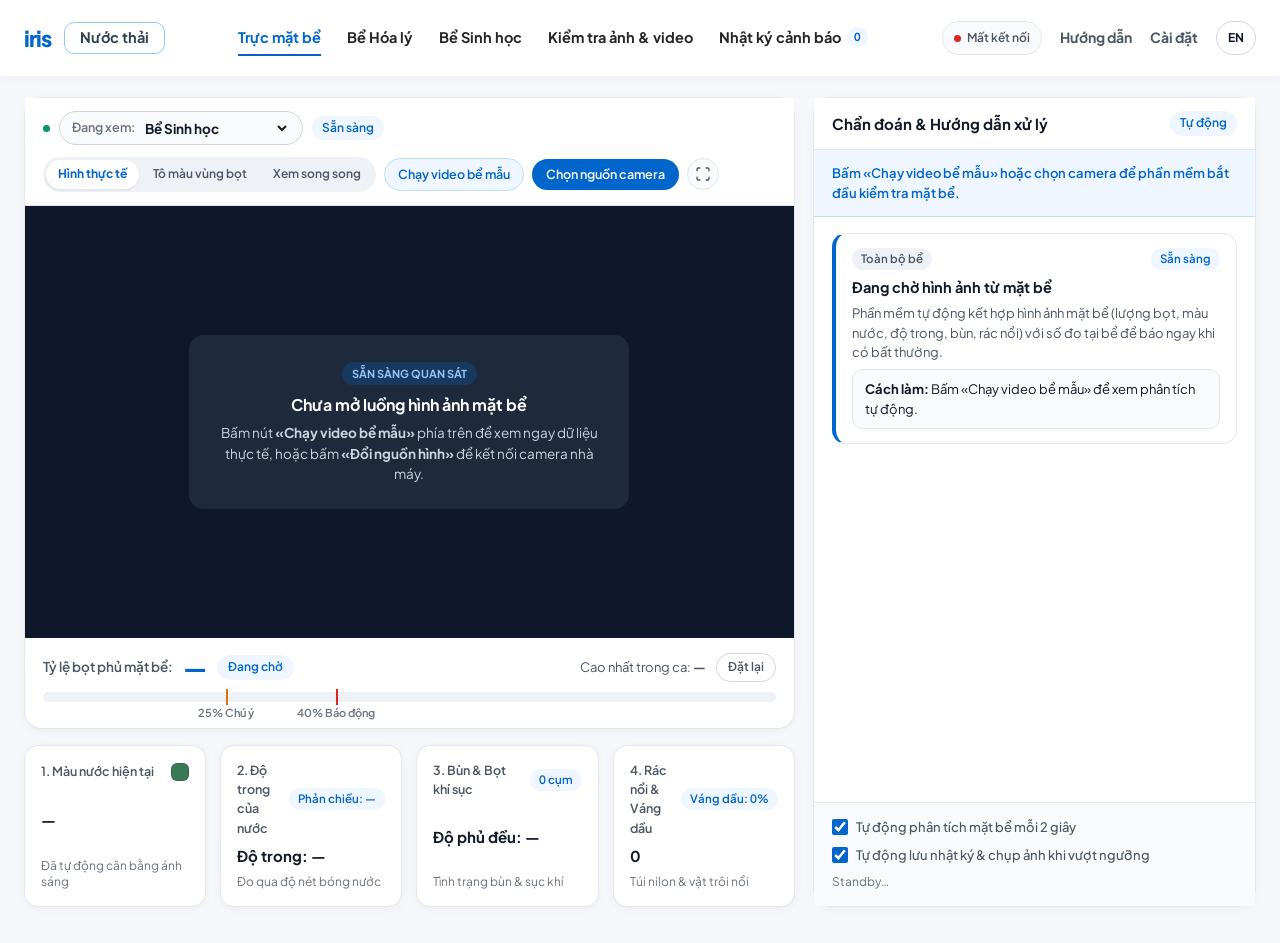
==== frontend/index.html @ 230633ce "feat(ui): build bilingual web console and operator guide" ====
<!DOCTYPE html>
<html lang="vi" data-lang="vi">
<head>
  <meta charset="UTF-8">
  <meta name="viewport" content="width=device-width, initial-scale=1.0">
  <title>Iris Water — Giám sát Xử lý Nước thải / Wastewater Monitoring</title>
  <meta name="description" content="Hệ thống quan sát mặt bể, phân tích Hóa lý – Sinh học theo kịch bản và cảnh báo vận hành xử lý nước thải.">
  <link rel="preconnect" href="https://fonts.googleapis.com">
  <link rel="preconnect" href="https://fonts.gstatic.com" crossorigin>
  <link href="https://fonts.googleapis.com/css2?family=Inter:wght@400;500;600;700;800&family=Plus+Jakarta+Sans:wght@600;700;800&family=JetBrains+Mono:wght@500;600&display=swap" rel="stylesheet">
  <link rel="icon" type="image/png" href="icon.png?v=20261123_momo">
  <link rel="stylesheet" href="styles.css?v=20261123_header3">
</head>
<body>
  <div class="hmi-shell" id="app-container">

    <!-- 1. THANH HEADER 1 DÒNG GỌN GÀNG CHUẨN MOMO CAREERS -->
    <header class="hmi-topbar">
      <div class="topbar-container">
        <a href="/" class="hmi-brand" title="IRIS">
          <div class="stacked-logo" aria-label="IRIS">
            <span>ir</span>
            <span>is</span>
          </div>
          <span class="brand-outline-badge">
            <span class="vi">Nước thải</span>
            <span class="en">Wastewater</span>
          </span>
        </a>

        <!-- Các mục điều hướng chính nằm thẳng 1 hàng -->
        <nav class="light-tab-nav" role="tablist" aria-label="Workspace Tabs">
          <button type="button" class="nav-tab-btn active" data-app-tab="overview">
            <span class="vi">Trực mặt bể</span>
            <span class="en">Live Basin</span>
          </button>
          <button type="button" class="nav-tab-btn" data-app-tab="phys">
            <span class="vi">Bể Hóa lý</span>
            <span class="en">Physicochemical</span>
          </button>
          <button type="button" class="nav-tab-btn" data-app-tab="bio">
            <span class="vi">Bể Sinh học</span>
            <span class="en">Biological</span>
          </button>
          <button type="button" class="nav-tab-btn" data-app-tab="lab">
            <span class="vi">Kiểm tra ảnh &amp; video</span>
            <span class="en">File Analyzer</span>
          </button>
          <button type="button" class="nav-tab-btn" data-app-tab="logbook">
            <span class="vi">Nhật ký cảnh báo</span>
            <span class="en">Alert Logbook</span>
            <span class="tab-badge-count num-mono" id="alerts-count-badge">0</span>
          </button>
        </nav>

        <!-- Cụm nút phụ bên phải tinh gọn (Trạng thái + Cài đặt + Hướng dẫn + Ngôn ngữ) -->
        <div class="topbar-actions-right">
          <div class="sys-status-cell" id="backend-status-badge" title="Server Status">
            <span class="led-dot dot-online" id="backend-status-dot"></span>
            <span id="backend-status-text">Online</span>
          </div>
          <div class="sys-status-cell" id="ws-status-badge" style="display:none;">
            <span class="led-dot dot-online" id="ws-status-dot"></span>
            <span id="ws-status-text">Alerts</span>
          </div>
          <div class="sys-clock" id="digital-clock" style="display:none;">00:00:00</div>

          <a href="/#section-guide" class="clean-action-link">
            <span class="vi">Hướng dẫn</span>
            <span class="en">Guide</span>
          </a>
          <button type="button" class="clean-action-link" id="btn-open-settings">
            <span class="vi">Cài đặt</span>
            <span class="en">Settings</span>
          </button>
          <button type="button" class="lang-switch-btn" id="btn-lang-toggle" title="Đổi ngôn ngữ / Switch Language">
            <span class="vi">EN</span>
            <span class="en">VI</span>
          </button>
        </div>
      </div>
    </header>

    <!-- 2. DẢI BÁO ĐỘNG KHẨN -->
    <div class="emergency-alert-bar" id="emergency-alert-bar" style="display:none;">
      <div class="alert-bar-inner">
        <span class="alert-code-tag">
          <span class="vi">CẢNH BÁO VẬN HÀNH</span>
          <span class="en">OPERATIONAL ALERT</span>
        </span>
        <div class="alert-text-group">
          <strong id="alert-bar-title">Cần kiểm tra hiện trường</strong>
          <span id="alert-bar-desc">Phát hiện chỉ số mặt bể vượt ngưỡng vận hành cho phép.</span>
        </div>
        <button id="btn-dismiss-alert" class="btn-alert-ack" type="button">
          <span class="vi">Xác nhận đã kiểm tra</span>
          <span class="en">Acknowledge</span>
        </button>
      </div>
    </div>

    <!-- 3. KHÔNG GIAN LÀM VIỆC ĐƯỢC CĂN LỀ TRỤC 1400PX CHUẨN XÁC -->
    <main class="tabbed-stage-container">

      <!-- ====================================================================
           TAB 1: TRỰC MẶT BỂ & KỊCH BẢN (LIVE BASIN & SCENARIOS)
           ==================================================================== -->
      <div class="app-tab-view active" id="tab-view-overview" data-tab-panel="overview">
        <div class="overview-split-grid">

          <!-- Cột trái: Camera + Thước đo bọt + 4 Thẻ chỉ số bằng chiều cao -->
          <div class="overview-left-col">
            <section class="soft-card" id="video-card">
              <div class="pane-toolbar">
                <div class="pane-title-left">
                  <span class="led-dot dot-online"></span>
                  <div class="light-basin-pill">
                    <span class="basin-pill-label"><span class="vi">Đang xem:</span><span class="en">Basin:</span></span>
                    <select id="basin-stage-select" class="basin-pill-select" aria-label="Select Basin">
                      <option value="Bể sinh học Hiếu khí" selected>Bể Sinh học</option>
                      <option value="Bể Tuyển nổi Hóa lý">Bể Hóa lý</option>
                      <option value="Bể Lắng & Khử trùng đầu ra">Bể Lắng &amp; Đầu ra</option>
                      <option value="Bể Điều hòa đầu vào">Bể Điều hòa đầu vào</option>
                    </select>
                  </div>
                  <h1 id="camera-room-name" class="sr-only">Bể sinh học Hiếu khí</h1>
                  <span class="source-tag" id="cam-active-name-txt">Sẵn sàng</span>
                </div>

                <div class="pane-toolbar-controls">
                  <div class="segmented-control" role="group">
                    <button type="button" class="seg-btn active" id="btn-view-live" data-view-mode="live">
                      <span class="vi">Hình thực tế</span>
                      <span class="en">Live Video</span>
                    </button>
                    <button type="button" class="seg-btn" id="btn-view-mask" data-view-mode="mask">
                      <span class="vi">Tô màu vùng bọt</span>
                      <span class="en">Foam Highlight</span>
                    </button>
                    <button type="button" class="seg-btn" id="btn-view-split" data-view-mode="split">
                      <span class="vi">Xem song song</span>
                      <span class="en">Split View</span>
                    </button>
                  </div>

                  <button type="button" class="btn-toolbar-action" id="btn-lab-test-sample">
                    <span class="vi">Chạy video bể mẫu</span>
                    <span class="en">Run Sample Video</span>
                  </button>

                  <div class="cam-menu-wrapper" id="cam-menu-wrapper">
                    <button type="button" class="btn-toolbar-primary" id="btn-cam-menu-toggle">
                      <span class="vi">Chọn nguồn camera</span>
                      <span class="en">Video Source</span>
                    </button>
                    <div class="bubble-popover-menu" id="cam-popover-menu">
                      <div class="popover-section-label">
                        <span class="vi">Chọn nguồn thu hình ảnh mặt bể</span>
                        <span class="en">Choose Basin Video Source</span>
                      </div>
                      <div class="camera-form-grid">
                        <div class="cam-field-group">
                          <label for="camera-type-select" class="cam-field-label">
                            <span class="vi">Loại nguồn hình</span>
                            <span class="en">Source Type</span>
                          </label>
                          <select id="camera-type-select" class="cam-select">
                            <option value="video">Video mẫu có sẵn</option>
                            <option value="webcam">Camera cắm cổng USB</option>
                            <option value="rtsp">Camera mạng nhà máy</option>
                          </select>
                        </div>
                        <div class="cam-field-group" id="group-webcam-device">
                          <label for="webcam-device-select" class="cam-field-label">
                            <span class="vi">Thiết bị Camera</span>
                            <span class="en">Camera Device</span>
                          </label>
                          <div class="cam-input-action-row">
                            <select id="webcam-device-select" class="cam-select">
                              <option value="0">Camera 0</option>
                            </select>
                            <button type="button" class="btn-cam-action" id="btn-scan-webcams">Scan</button>
                          </div>
                        </div>
                        <div class="cam-field-group" id="group-rtsp-preset" style="display:none;">
                          <label for="rtsp-preset-select" class="cam-field-label">
                            <span class="vi">Hãng Camera IP</span>
                            <span class="en">IP Camera Brand</span>
                          </label>
                          <select id="rtsp-preset-select" class="cam-select">
                            <option value="custom">Custom URL</option>
                            <option value="hikvision">Hikvision</option>
                            <option value="dahua">Dahua / Imou</option>
                            <option value="ezviz">EZVIZ</option>
                            <option value="tapo">TP-Link Tapo</option>
                          </select>
                        </div>
                        <div class="cam-field-group" id="group-video-preset" style="display:none;">
                          <label for="video-preset-select" class="cam-field-label">
                            <span class="vi">Video thực nghiệm có sẵn</span>
                            <span class="en">Available Basin Videos</span>
                          </label>
                          <div class="cam-input-action-row">
                            <select id="video-preset-select" class="cam-select">
                              <option value="">Loading…</option>
                            </select>
                            <button type="button" class="btn-cam-action" id="btn-refresh-videos">Reload</button>
                          </div>
                          <div class="cam-field-hint" id="video-list-hint">Chọn video mặt bể có sẵn để phát.</div>
                        </div>
                      </div>
                      <div class="cam-full-row" id="group-rtsp-url-row" style="display:none;">
                        <label for="rtsp-url-input" class="cam-field-label">RTSP Stream URL</label>
                        <div class="cam-input-action-row">
                          <input type="text" id="rtsp-url-input" class="cam-input" placeholder="rtsp://192.168.1.100:554/stream1" spellcheck="false">
                          <button type="button" class="btn-cam-action" id="btn-test-rtsp">Test</button>
                        </div>
                        <button type="button" class="btn-cam-action btn-cam-discover" id="btn-discover-cameras">Scan LAN Cameras</button>
                        <div class="cam-discover-results" id="cam-discover-results" style="display:none;"></div>
                        <div class="cam-input-action-row">
                          <input type="text" id="rtsp-username-input" class="cam-input" placeholder="Username" autocomplete="off" spellcheck="false">
                          <input type="password" id="rtsp-password-input" class="cam-input" placeholder="Password" autocomplete="new-password">
                        </div>
                      </div>
                      <div class="cam-full-row" id="group-video-custom-row" style="display:none;">
                        <label for="custom-video-path-input" class="cam-field-label">File Path</label>
                        <input type="text" id="custom-video-path-input" class="cam-input" placeholder="data/videos/Video Project 2.mp4" spellcheck="false">
                      </div>
                      <div class="popover-quick-actions">
                        <button type="button" class="popover-item-btn" id="btn-snapshot">
                          <span class="vi">Lưu ảnh</span><span class="en">Snapshot</span>
                        </button>
                        <button type="button" class="popover-item-btn" id="btn-fullscreen">
                          <span class="vi">Phóng to</span><span class="en">Fullscreen</span>
                        </button>
                        <button type="button" class="popover-item-btn" id="btn-camera-toggle">
                          <span id="btn-cam-toggle-txt">Dừng luồng</span>
                          <span id="btn-cam-toggle-icon" style="display:none"></span>
                        </button>
                        <button type="button" class="popover-item-btn" id="btn-refresh-stream">
                          <span class="vi">Nạp lại</span><span class="en">Refresh</span>
                        </button>
                      </div>
                      <div class="cam-buttons-row">
                        <button type="button" class="btn-cam-primary" id="btn-apply-camera">
                          <span class="btn-spinner" id="cam-spinner" style="display:none;">…</span>
                          <span id="btn-apply-txt">Kết nối nguồn này</span>
                        </button>
                        <button type="button" class="btn-cam-secondary" id="btn-save-camera-default">
                          <span class="vi">Lưu mặc định</span><span class="en">Save Default</span>
                        </button>
                      </div>
                      <div class="cam-toast-feedback" id="cam-toast-feedback" style="display:none;"></div>
                    </div>
                  </div>

                  <button type="button" class="btn-toolbar-icon" id="btn-quick-fullscreen" title="Fullscreen" aria-label="Fullscreen">
                    <svg width="16" height="16" viewBox="0 0 24 24" fill="none" stroke="currentColor" stroke-width="2">
                      <path d="M8 3H5a2 2 0 0 0-2 2v3m18 0V5a2 2 0 0 0-2-2h-3m0 18h3a2 2 0 0 0 2-2v-3M3 16v3a2 2 0 0 0 2 2h3"/>
                    </svg>
                  </button>
                </div>
              </div>

              <!-- Khung hình 16:9 -->
              <div class="viewport-stage mode-live" id="viewport-stage">
                <div class="video-container" id="video-container">
                  <img id="live-video-stream" alt="Basin stream">
                  <div class="hud-corner-tl">
                    <span class="hud-chip" id="overlay-basin-chip">Bể sinh học Hiếu khí</span>
                    <span class="hud-chip hud-chip-muted" id="roi-assumption-tag">Khung bể chữ nhật</span>
                  </div>
                  <div class="video-overlay-ts" id="video-overlay-ts"></div>
                  <div class="video-overlay-camtag" id="video-overlay-camtag">CAM-01</div>
                  <div class="video-fall-badge" id="video-fall-badge" style="display:none;">
                    <span id="video-fall-text">THRESHOLD EXCEEDED</span>
                  </div>
                  <div class="stream-offline-overlay" id="stream-offline-overlay">
                    <div class="offline-box">
                      <span class="offline-code">
                        <span class="vi">SẴN SÀNG QUAN SÁT</span>
                        <span class="en">READY FOR STREAM</span>
                      </span>
                      <h3 id="offline-title">
                        <span class="vi">Chưa mở luồng hình ảnh mặt bể</span>
                        <span class="en">Basin video feed not connected</span>
                      </h3>
                      <p id="offline-desc">
                        <span class="vi">Bấm nút <strong>«Chạy video bể mẫu»</strong> phía trên để xem ngay dữ liệu thực tế, hoặc bấm <strong>«Đổi nguồn hình»</strong> để kết nối camera nhà máy.</span>
                        <span class="en">Click <strong>"Run Sample Video"</strong> above to preview real basin data, or click <strong>"Video Source"</strong> to connect a plant camera.</span>
                      </p>
                    </div>
                  </div>
                </div>

                <div class="mask-container" id="mask-container">
                  <img id="foam-preview-img" alt="Segmentation mask" src="[data-uri]">
                  <div class="mask-caption-bar">
                    <span>
                      <span class="vi">Vùng tô màu: Lớp bọt nổi · Khung cam: Rác / Dị vật nổi</span>
                      <span class="en">Tinted mask: Surface foam · Orange box: Floating debris</span>
                    </span>
                    <strong id="foam-latency-txt">—</strong>
                  </div>
                  <div class="seg-empty-hint" id="seg-empty-hint">
                    <span class="vi">Đang chờ khung hình phân tích đầu tiên…</span>
                    <span class="en">Waiting for first analyzed frame…</span>
                  </div>
                </div>
              </div>

              <!-- Thước đo độ phủ bọt -->
              <div class="isa-bullet-strip" id="kpi-tile-foam">
                <div class="bullet-meta-row">
                  <div class="bullet-reading-group">
                    <span class="bullet-label">
                      <span class="vi">Tỷ lệ bọt phủ mặt bể:</span>
                      <span class="en">Surface Foam Coverage:</span>
                    </span>
                    <strong class="bullet-value" id="kpi-foam">—</strong>
                    <span class="state-chip" id="kpi-foam-level">Đang chờ</span>
                  </div>
                  <div class="bullet-peak-group">
                    <span class="peak-label">
                      <span class="vi">Cao nhất trong ca:</span>
                      <span class="en">Shift Peak:</span>
                      <strong id="foam-max-pct">—</strong>
                    </span>
                    <button type="button" class="btn-inline-reset" id="btn-foam-reset-session">
                      <span class="vi">Đặt lại</span>
                      <span class="en">Reset</span>
                    </button>
                  </div>
                </div>

                <div class="bullet-track-wrap">
                  <div class="bullet-track">
                    <div class="bullet-fill" id="foam-ruler-fill" style="width: 0%;"></div>
                    <div class="bullet-setpoint sp-warn" style="left: 25%;">
                      <span class="sp-label">25% Chú ý</span>
                    </div>
                    <div class="bullet-setpoint sp-alarm" style="left: 40%;">
                      <span class="sp-label">40% Báo động</span>
                    </div>
                  </div>
                </div>
              </div>
            </section>

            <!-- 4 Thẻ chỉ số bề mặt căn đều 4 cột cao bằng nhau -->
            <div class="telemetry-matrix-4">
              <article class="matrix-cell" id="kpi-tile-water">
                <div class="cell-header">
                  <span class="cell-index">
                    <span class="vi">1. Màu nước hiện tại</span>
                    <span class="en">1. Water Color</span>
                  </span>
                  <span class="color-swatch-dot" id="kpi-water-swatch" title="Màu nước thực tế"></span>
                </div>
                <div class="cell-primary" id="kpi-color">—</div>
                <div class="cell-footer" id="kpi-lighting-cond">Đã tự động cân bằng ánh sáng</div>
              </article>

              <article class="matrix-cell" id="kpi-tile-clarity">
                <div class="cell-header">
                  <span class="cell-index">
                    <span class="vi">2. Độ trong của nước</span>
                    <span class="en">2. Water Clarity</span>
                  </span>
                  <span class="cell-tag" id="kpi-reflection-badge">Phản chiếu: —</span>
                </div>
                <div class="cell-primary">
                  <span class="vi">Độ trong:</span><span class="en">Clarity:</span>
                  <span id="kpi-clarity-score" class="num-mono">—</span>
                </div>
                <div class="cell-footer" id="kpi-clarity-desc">Đo qua độ nét bóng nước</div>
              </article>

              <article class="matrix-cell" id="kpi-tile-sludge">
                <div class="cell-header">
                  <span class="cell-index">
                    <span class="vi">3. Bùn &amp; Bọt khí sục</span>
                    <span class="en">3. Sludge &amp; Bubbles</span>
                  </span>
                  <span class="cell-tag num-mono" id="kpi-sludge-clusters">0 cụm</span>
                </div>
                <div class="cell-primary">
                  <span class="vi">Độ phủ đều:</span><span class="en">Spread:</span>
                  <span id="kpi-sludge-dispersion" class="num-mono">—</span>
                </div>
                <div class="cell-footer" id="kpi-bubble-texture">Tình trạng bùn &amp; sục khí</div>
              </article>

              <article class="matrix-cell" id="kpi-tile-debris">
                <div class="cell-header">
                  <span class="cell-index">
                    <span class="vi">4. Rác nổi &amp; Váng dầu</span>
                    <span class="en">4. Trash &amp; Oil Sheen</span>
                  </span>
                  <span class="cell-tag num-mono" id="kpi-oil-sheen">Váng dầu: 0%</span>
                </div>
                <div class="cell-primary" id="kpi-debris">0</div>
                <div class="cell-footer" id="kpi-debris-summary">Túi nilon &amp; vật trôi nổi</div>
              </article>
            </div>
          </div>

          <!-- Cột phải: Kịch bản vận hành & Khuyến nghị xử lý -->
          <aside class="overview-right-col">
            <section class="soft-card sop-pane" id="scenario-engine-card">
              <div class="pane-toolbar">
                <span class="pane-section-title">
                  <span class="vi">Chẩn đoán &amp; Hướng dẫn xử lý</span>
                  <span class="en">Diagnosis &amp; Action Advice</span>
                </span>
                <span class="source-tag" id="foam-state-banner">Tự động</span>
              </div>

              <div class="sop-summary-banner">
                <p id="foam-ops-action">Bấm «Chạy video bể mẫu» hoặc chọn camera để phần mềm bắt đầu kiểm tra mặt bể.</p>
              </div>

              <div class="scenario-list" id="scenario-list">
                <div class="scenario-item is-normal">
                  <div class="scenario-item-head">
                    <span class="scenario-stage-tag">
                      <span class="vi">Toàn bộ bể</span>
                      <span class="en">All Basins</span>
                    </span>
                    <span class="scenario-sev-badge">Sẵn sàng</span>
                  </div>
                  <h4>
                    <span class="vi">Đang chờ hình ảnh từ mặt bể</span>
                    <span class="en">Waiting for basin video signal</span>
                  </h4>
                  <p class="scenario-diag">
                    <span class="vi">Phần mềm tự động kết hợp hình ảnh mặt bể (lượng bọt, màu nước, độ trong, bùn, rác nổi) với số đo tại bể để báo ngay khi có bất thường.</span>
                    <span class="en">Combines live surface visuals with basin meter readings to alert you immediately when an issue occurs.</span>
                  </p>
                  <div class="scenario-action-box">
                    <strong><span class="vi">Cách làm:</span><span class="en">Next Step:</span></strong>
                    <span class="vi">Bấm «Chạy video bể mẫu» để xem phân tích tự động.</span>
                    <span class="en">Click "Run Sample Video" to start automated analysis.</span>
                  </div>
                </div>
              </div>

              <div class="sop-footer-bar">
                <label class="fancy-check-row">
                  <input type="checkbox" id="foam-monitor-enabled" checked>
                  <span>
                    <span class="vi">Tự động phân tích mặt bể mỗi 2 giây</span>
                    <span class="en">Auto-analyze basin surface every 2 seconds</span>
                  </span>
                </label>
                <label class="fancy-check-row">
                  <input type="checkbox" id="foam-log-event" checked>
                  <span>
                    <span class="vi">Tự động lưu nhật ký &amp; chụp ảnh khi vượt ngưỡng</span>
                    <span class="en">Auto-log events &amp; capture snapshots on breach</span>
                  </span>
                </label>
                <div class="sop-telemetry-line" id="foam-monitor-status">Standby…</div>
              </div>
            </section>
          </aside>

        </div>
      </div>

      <!-- ====================================================================
           TAB 2: BỂ HÓA LÝ & TUYỂN NỔI
           ==================================================================== -->
      <div class="app-tab-view" id="tab-view-phys" data-tab-panel="phys">
        <div class="focused-stage-container">
          <div class="momo-section-head">
            <div class="momo-head-left">
              <span class="momo-eyebrow-pill">
                <span class="vi">Bước 01 · Bể Hóa lý &amp; Tuyển nổi</span>
                <span class="en">Stage 01 · Physicochemical Treatment Basin</span>
              </span>
              <h2 class="momo-head-title">
                <span class="vi">Theo dõi <span class="text-gradient">Màu nước, Cặn nổi &amp; Độ trong</span></span>
                <span class="en">Monitor <span class="text-gradient">Water Color, Flocs &amp; Clarity</span></span>
              </h2>
              <p class="momo-head-desc">
                <span class="vi">Kiểm tra màu nước vào/ra, lớp cặn nổi, cặn lắng và tốc độ máy khuấy để giữ lại chất bẩn trước khi nước chảy sang bể vi sinh.</span>
                <span class="en">Checks inlet/outlet water color, floating/settling flocs, and mixer speed to trap pollutants before the biological tank.</span>
              </p>
            </div>
            <button type="button" class="btn-switch-basin-cta" data-basin-val="Bể Tuyển nổi Hóa lý">
              <span class="vi">Xem Camera Bể Hóa lý</span>
              <span class="en">View Physicochemical Camera</span>
            </button>
          </div>

          <div class="stage-bento-grid" id="card-stage-phys">
            <div class="bento-metric-card">
              <div class="bento-card-top">
                <span class="bento-num">01</span>
                <span class="bento-tag"><span class="vi">Nước vào – Nước ra</span><span class="en">Inlet – Outlet</span></span>
              </div>
              <div class="bento-body">
                <h3>
                  <span class="vi">Màu sắc nước trong bể</span>
                  <span class="en">Basin Water Color</span>
                </h3>
                <p>
                  <span class="vi">Nhận biết sớm nước còn lẫn phẩm màu công nghiệp hoặc chất bẩn chưa được xử lý sạch.</span>
                  <span class="en">Detects residual industrial dyes or incompletely treated wastewater early.</span>
                </p>
                <div class="bento-status-row">
                  <strong id="phys-water-color" class="sm-badge">Đang chờ</strong>
                </div>
              </div>
            </div>

            <div class="bento-metric-card">
              <div class="bento-card-top">
                <span class="bento-num">02</span>
                <span class="bento-tag"><span class="vi">Độ nét bóng nước</span><span class="en">Surface Reflection</span></span>
              </div>
              <div class="bento-body">
                <h3>
                  <span class="vi">Độ trong của nước</span>
                  <span class="en">Water Clarity</span>
                </h3>
                <p>
                  <span class="vi">Chấm điểm độ trong suốt của nước dựa vào độ rõ nét của hình ảnh phản chiếu trên mặt bể.</span>
                  <span class="en">Scores water clarity based on how clearly surrounding structures reflect on the surface.</span>
                </p>
                <div class="bento-status-row">
                  <strong id="phys-water-clarity" class="sm-badge">—</strong>
                </div>
              </div>
            </div>

            <div class="bento-metric-card">
              <div class="bento-card-top">
                <span class="bento-num">03</span>
                <span class="bento-tag"><span class="vi">Lớp cặn trên mặt</span><span class="en">Surface Flocs</span></span>
              </div>
              <div class="bento-body">
                <h3>
                  <span class="vi">Cặn nổi trên mặt bể</span>
                  <span class="en">Floating Floc Quality</span>
                </h3>
                <p>
                  <span class="vi">Kiểm tra hạt cặn nổi có kết dính tốt và phủ đều hay không; nếu cặn quá rời rạc phần mềm sẽ báo ngay.</span>
                  <span class="en">Checks if floating flocs bind well and spread evenly, alerting operators when floc formation is poor.</span>
                </p>
                <div class="bento-status-row">
                  <strong id="phys-floating-floc" class="sm-badge">—</strong>
                </div>
              </div>
            </div>

            <div class="bento-metric-card">
              <div class="bento-card-top">
                <span class="bento-num">04</span>
                <span class="bento-tag"><span class="vi">Bảo vệ bể vi sinh</span><span class="en">Bio-Tank Guard</span></span>
              </div>
              <div class="bento-body">
                <h3>
                  <span class="vi">Cặn lắng &amp; Nguy cơ tràn chất bẩn</span>
                  <span class="en">Settling Flocs &amp; Carryover Risk</span>
                </h3>
                <p>
                  <span class="vi">Cảnh báo sớm khi nước bị đục do cặn không lắng hết, tránh để muối và kim loại nặng tràn sang bể vi sinh.</span>
                  <span class="en">Warns early when poor settling leaves water murky, preventing salt or heavy metals from spilling into bio-tanks.</span>
                </p>
                <div class="bento-status-row">
                  <strong id="phys-settling-floc" class="sm-badge">—</strong>
                </div>
              </div>
            </div>

            <div class="bento-metric-card">
              <div class="bento-card-top">
                <span class="bento-num">05</span>
                <span class="bento-tag"><span class="vi">Bảo vệ máy bơm</span><span class="en">Pump Protection</span></span>
              </div>
              <div class="bento-body">
                <h3>
                  <span class="vi">Vật cản nổi lớn &amp; Váng dầu</span>
                  <span class="en">Large Floating Objects &amp; Oil Sheen</span>
                </h3>
                <p>
                  <span class="vi">Phát hiện sớm các mảnh rác lớn và lớp váng dầu nổi trên mặt nước để tránh làm kẹt máy bơm.</span>
                  <span class="en">Early detection of large floating trash and oil sheen to prevent pump blockages.</span>
                </p>
                <div class="bento-status-row">
                  <strong id="phys-large-debris" class="sm-badge">An toàn</strong>
                </div>
              </div>
            </div>

            <div class="bento-metric-card bento-interactive-form">
              <div class="bento-card-top">
                <span class="bento-num">06</span>
                <span class="bento-tag"><span class="vi">Chỉnh tại bể</span><span class="en">Mixer Control</span></span>
              </div>
              <div class="bento-body">
                <h3>
                  <span class="vi">Tốc độ quay máy khuấy</span>
                  <span class="en">Mixer Rotation Speed</span>
                </h3>
                <p>
                  <span class="vi">Nhập tốc độ quay hiện tại của cánh khuấy để phần mềm kiểm tra xem tốc độ khuấy đã phù hợp với lượng cặn chưa.</span>
                  <span class="en">Enter current mixer speed so the software can check if mixing matches floc formation.</span>
                </p>
                <div class="fancy-stepper-control">
                  <button type="button" class="stepper-btn" data-step-target="input-mixer-rpm" data-step-delta="-5">−</button>
                  <div class="stepper-input-wrap">
                    <input type="number" id="input-mixer-rpm" value="45" min="0" max="300" class="fancy-num-input">
                    <span class="stepper-unit">vòng/phút</span>
                  </div>
                  <button type="button" class="stepper-btn" data-step-target="input-mixer-rpm" data-step-delta="5">+</button>
                </div>
              </div>
            </div>
          </div>
        </div>
      </div>

      <!-- ====================================================================
           TAB 3: BỂ SINH HỌC & ĐẦU RA
           ==================================================================== -->
      <div class="app-tab-view" id="tab-view-bio" data-tab-panel="bio">
        <div class="focused-stage-container">
          <div class="momo-section-head">
            <div class="momo-head-left">
              <span class="momo-eyebrow-pill">
                <span class="vi">Bước 02 · Bể Sinh học &amp; Nước sạch đầu ra</span>
                <span class="en">Stage 02 · Biological Basin &amp; Clean Outlet</span>
              </span>
              <h2 class="momo-head-title">
                <span class="vi">Theo dõi <span class="text-gradient">Bùn vi sinh, Bọt khí &amp; Nước đầu ra</span></span>
                <span class="en">Monitor <span class="text-gradient">Microbial Sludge, Bubbles &amp; Outlet Water</span></span>
              </h2>
              <p class="momo-head-desc">
                <span class="vi">Giữ cho hệ vi sinh khỏe mạnh, tránh bật máy sục khí quá mức gây tốn điện và kiểm tra nước sạch trước khi xả ra ngoài.</span>
                <span class="en">Keeps microbes healthy, prevents wasted blower electricity, and checks clean water before discharge.</span>
              </p>
            </div>
            <button type="button" class="btn-switch-basin-cta" data-basin-val="Bể sinh học Hiếu khí">
              <span class="vi">Xem Camera Bể Sinh học</span>
              <span class="en">View Biological Camera</span>
            </button>
          </div>

          <div class="stage-bento-grid" id="card-stage-bio">
            <div class="bento-metric-card">
              <div class="bento-card-top">
                <span class="bento-num">01</span>
                <span class="bento-tag"><span class="vi">Quan trọng nhất</span><span class="en">Most Important</span></span>
              </div>
              <div class="bento-body">
                <h3>
                  <span class="vi">Chất lượng Bùn vi sinh</span>
                  <span class="en">Microbial Sludge Quality</span>
                </h3>
                <p>
                  <span class="vi">Kiểm tra màu sắc, độ kết dính và độ phủ đều của bùn để biết vi sinh vật có đang khỏe mạnh và làm sạch nước tốt không.</span>
                  <span class="en">Checks sludge color, binding, and spread to confirm microbes are healthy and cleaning water well.</span>
                </p>
                <div class="bento-status-row">
                  <strong id="bio-sludge-state" class="sm-badge">Đang chờ</strong>
                </div>
              </div>
            </div>

            <div class="bento-metric-card">
              <div class="bento-card-top">
                <span class="bento-num">02</span>
                <span class="bento-tag"><span class="vi">Sục khí &amp; Tiền điện</span><span class="en">Aeration &amp; Power</span></span>
              </div>
              <div class="bento-body">
                <h3>
                  <span class="vi">Lượng bọt khí sục trên mặt bể</span>
                  <span class="en">Surface Aeration Bubbles</span>
                </h3>
                <p>
                  <span class="vi">Không có bọt khí ⇒ thiếu oxy làm chết vi sinh · Quá nhiều bọt ⇒ tốn điện và nhanh hỏng máy thổi khí.</span>
                  <span class="en">No bubbles ⇒ low oxygen harms microbes · Too much foam ⇒ wastes electricity and wears out blowers.</span>
                </p>
                <div class="bento-status-row">
                  <strong id="bio-bubble-state" class="sm-badge">—</strong>
                </div>
              </div>
            </div>

            <div class="bento-metric-card">
              <div class="bento-card-top">
                <span class="bento-num">03</span>
                <span class="bento-tag"><span class="vi">Rác trôi nổi</span><span class="en">Floating Trash</span></span>
              </div>
              <div class="bento-body">
                <h3>
                  <span class="vi">Rác nhựa &amp; Túi nilon rơi vào bể</span>
                  <span class="en">Plastic Bags &amp; Floating Trash</span>
                </h3>
                <p>
                  <span class="vi">Tự động phát hiện túi nilon, mảnh nhựa và bụi bẩn lớn trôi nổi trên mặt bể để nhân viên vớt kịp thời.</span>
                  <span class="en">Automatically spots plastic bags, fragments, and heavy dust floating on the basin for quick removal.</span>
                </p>
                <div class="bento-status-row">
                  <strong id="bio-debris-state" class="sm-badge">Sạch</strong>
                </div>
              </div>
            </div>

            <div class="bento-metric-card">
              <div class="bento-card-top">
                <span class="bento-num">04</span>
                <span class="bento-tag"><span class="vi">Nước xả ra ngoài</span><span class="en">Outlet Quality</span></span>
              </div>
              <div class="bento-body">
                <h3>
                  <span class="vi">Độ trong &amp; Màu nước đầu ra</span>
                  <span class="en">Outlet Water Clarity &amp; Color</span>
                </h3>
                <p>
                  <span class="vi">Nước đầu ra càng trong càng đạt chuẩn; nếu nước còn ám màu nghĩa là bước xử lý phía trước chưa sạch hết.</span>
                  <span class="en">Cleaner outlet water means better treatment; remaining tint warns of incomplete upstream cleaning.</span>
                </p>
                <div class="bento-status-row">
                  <strong id="bio-effluent-state" class="sm-badge">—</strong>
                </div>
              </div>
            </div>

            <div class="bento-metric-card bento-interactive-form">
              <div class="bento-card-top">
                <span class="bento-num">05</span>
                <span class="bento-tag"><span class="vi">Đèn diệt khuẩn</span><span class="en">Disinfection Lamp</span></span>
              </div>
              <div class="bento-body">
                <h3>
                  <span class="vi">Trạng thái đèn chiếu khử trùng</span>
                  <span class="en">UV Disinfection Lamp Status</span>
                </h3>
                <p>
                  <span class="vi">Theo dõi xem đèn chiếu diệt khuẩn ở đầu ra có đang bật sáng đều hay bị bám bẩn, yếu sáng.</span>
                  <span class="en">Tracks whether outlet disinfection lamps are shining evenly or dimmed by dirt buildup.</span>
                </p>
                <div class="fancy-select-box">
                  <select id="select-uv-lamp" class="fancy-select">
                    <option value="off">Đang tắt đèn khử trùng</option>
                    <option value="normal">Đèn sáng xanh ổn định</option>
                    <option value="low">Đèn yếu hoặc bị bám cặn</option>
                  </select>
                </div>
              </div>
            </div>

            <div class="bento-metric-card bento-interactive-form">
              <div class="bento-card-top">
                <span class="bento-num">06</span>
                <span class="bento-tag"><span class="vi">Số đo tại bể</span><span class="en">Basin Meters</span></span>
              </div>
              <div class="bento-body">
                <h3>
                  <span class="vi">Lượng Oxy &amp; Độ pH trong nước</span>
                  <span class="en">Water Oxygen &amp; pH Levels</span>
                </h3>
                <p>
                  <span class="vi">Nhập số đo oxy và độ pH của bể để phần mềm kết hợp với hình ảnh camera đưa ra hướng dẫn xử lý chính xác.</span>
                  <span class="en">Enter basin oxygen and pH readings to combine with camera visuals for accurate action advice.</span>
                </p>
                <div class="dual-sensor-pills">
                  <div class="sensor-input-pill">
                    <span class="sensor-tag">Lượng Oxy</span>
                    <div class="sensor-val-row">
                      <input type="number" id="input-bio-do" value="2.4" step="0.1" min="0" max="12" class="fancy-num-input">
                      <span>mg/L</span>
                    </div>
                  </div>
                  <div class="sensor-input-pill">
                    <span class="sensor-tag">Độ pH</span>
                    <div class="sensor-val-row">
                      <input type="number" id="input-bio-ph" value="7.2" step="0.1" min="2" max="12" class="fancy-num-input">
                      <span>pH</span>
                    </div>
                  </div>
                </div>
              </div>
            </div>
          </div>
        </div>
      </div>

      <!-- ====================================================================
           TAB 4: KIỂM TRA ẢNH & VIDEO MẶT BỂ
           ==================================================================== -->
      <div class="app-tab-view" id="tab-view-lab" data-tab-panel="lab">
        <div class="focused-stage-container">

          <!-- Bàn thử nghiệm tải file -->
          <section class="soft-card lab-studio-card" id="engineer-drawer">
            <div class="pane-toolbar">
              <span class="pane-section-title">
                <span class="vi">Kiểm tra nhanh bằng Ảnh hoặc Video mặt bể có sẵn</span>
                <span class="en">Quick Analysis from Saved Basin Photos or Videos</span>
              </span>
              <span class="source-tag">Có kết quả ngay</span>
            </div>

            <div class="fancy-dropzone-area">
              <div class="dropzone-info">
                <h3>
                  <span class="vi">Chọn Ảnh hoặc Video mặt bể từ máy tính để kiểm tra</span>
                  <span class="en">Choose a Basin Photo or Video from Your Computer</span>
                </h3>
                <p>
                  <span class="vi">Chỉ cần chọn một tấm ảnh hoặc đoạn video quay mặt bể, phần mềm sẽ tự động đo tỷ lệ bọt nổi, nhận biết màu nước, độ trong và tìm rác trôi nổi.</span>
                  <span class="en">Pick any basin photo or video clip and the software will automatically measure foam percentage, water color, clarity, and floating trash.</span>
                </p>
              </div>
              <div class="dropzone-action-row">
                <label class="file-picker-pill" for="lab-file-input">
                  <input type="file" id="lab-file-input" accept="image/*,video/*" class="cam-input">
                </label>
                <button type="button" class="btn-gradient-primary" id="btn-lab-run-upload">
                  <span class="vi">Phân tích tệp này</span>
                  <span class="en">Analyze This File</span>
                </button>
              </div>
              <div id="lab-upload-feedback" class="settings-feedback" style="display:none;"></div>
            </div>

            <!-- Khung hiển thị ảnh kết quả ngay tại chỗ sau khi tải lên -->
            <div class="lab-preview-card" id="lab-inline-preview-card">
              <img id="lab-inline-preview-img" class="lab-preview-thumb" alt="Analyzed basin preview">
              <div class="lab-preview-details">
                <h4 id="lab-inline-preview-title">Kết quả phân tích</h4>
                <p id="lab-inline-preview-summary">Các chỉ số bọt, màu nước, độ trong và rác nổi đã được cập nhật bên dưới.</p>
                <div>
                  <button type="button" class="btn-toolbar-action" id="btn-lab-jump-overview">
                    <span class="vi">Xem trên màn hình Trực mặt bể →</span>
                    <span class="en">View on Live Basin Screen →</span>
                  </button>
                </div>
              </div>
            </div>

            <div class="spec-audit-grid">
              <div class="spec-audit-cell">
                <span class="audit-code">
                  <span class="vi">1 · Đo tỷ lệ bọt phủ mặt bể</span>
                  <span class="en">1 · Surface Foam Percentage</span>
                </span>
                <strong id="task1-live-val">Đang chờ…</strong>
                <p>
                  <span class="vi">Tự động nhận diện vùng bọt trắng và tính xem lớp bọt đang chiếm bao nhiêu phần trăm mặt bể.</span>
                  <span class="en">Automatically detects white foam and calculates how much of the basin surface it covers.</span>
                </p>
              </div>
              <div class="spec-audit-cell">
                <span class="audit-code">
                  <span class="vi">2 · Kho ảnh và video mẫu có sẵn</span>
                  <span class="en">2 · Built-in Sample Photos &amp; Videos</span>
                </span>
                <strong>be_1.png, Video Project 2.mp4, Bộ ảnh bể nước thải</strong>
                <p>
                  <span class="vi">Có sẵn trong thư mục dữ liệu của phần mềm để bạn mở lên kiểm tra bất cứ lúc nào.</span>
                  <span class="en">Included in the software data folder so you can test anytime without a camera.</span>
                </p>
              </div>
              <div class="spec-audit-cell">
                <span class="audit-code">
                  <span class="vi">3 · Nhận biết màu nước ngoài trời</span>
                  <span class="en">3 · Outdoor Water Color Check</span>
                </span>
                <strong id="task3-live-val">Đang chờ…</strong>
                <p>
                  <span class="vi">Tự động điều chỉnh độ sáng khi trời nắng hoặc râm để phân biệt chính xác màu nước xanh trong, vàng đục hay nâu bùn.</span>
                  <span class="en">Automatically adjusts for sunny or cloudy light to read clear green, murky yellow, or muddy brown water.</span>
                </p>
              </div>
              <div class="spec-audit-cell">
                <span class="audit-code">
                  <span class="vi">4 · Phát hiện rác nổi &amp; váng dầu</span>
                  <span class="en">4 · Floating Trash &amp; Oil Sheen</span>
                </span>
                <strong id="task4-live-val">Đang chờ…</strong>
                <p>
                  <span class="vi">Tách riêng lớp bọt để tìm đúng túi nilon, mảnh nhựa trôi nổi và lớp váng dầu loang trên mặt nước.</span>
                  <span class="en">Separates background foam to spot floating plastic bags, fragments, and surface oil sheen.</span>
                </p>
              </div>
            </div>
          </section>

        </div>
      </div>

      <!-- ====================================================================
           TAB 5: NHẬT KÝ CẢNH BÁO & BẰNG CHỨNG (ALERT LOGBOOK)
           ==================================================================== -->
      <div class="app-tab-view" id="tab-view-logbook" data-tab-panel="logbook">
        <div class="focused-stage-container">
          <section class="soft-card logbook-pane" id="alerts-history-card">
            <div class="pane-toolbar">
              <span class="pane-section-title">
                <span class="vi">Nhật ký Cảnh báo &amp; Bằng chứng</span>
                <span class="en">Alert Logbook &amp; Evidence</span>
              </span>
              <button type="button" class="btn-inline-reset" id="btn-clear-temp">
                <span class="vi">Làm mới</span>
                <span class="en">Clear View</span>
              </button>
            </div>
            <div class="alerts-feed" id="alerts-feed"></div>
            <p class="empty-alerts" id="empty-alerts-placeholder">
              <span class="vi">Chưa ghi nhận cảnh báo vượt ngưỡng nào trong ca trực.</span>
              <span class="en">No threshold breach alerts recorded in the current shift.</span>
            </p>
            <table class="history-table" style="display:none;">
              <tbody id="alerts-table-body"></tbody>
            </table>
          </section>
        </div>
      </div>

    </main>
  </div>

  <!-- Hidden legacy bindings (tương thích 100% với app.js) -->
  <div id="legacy-bindings" style="display:none;" aria-hidden="true">
    <div id="kpi-foam-metric"></div>
    <div id="foam-test-result">
      <strong id="foam-avg-pct">—</strong>
      <strong id="foam-level-txt">—</strong>
    </div>
    <span id="foam-monitor-pill"></span>
    <div id="foam-ops-insight"></div>
    <span id="kpi-sludge-floc"></span>
    <span id="kpi-tracks">0</span>
    <span id="kpi-fps">0.0</span>
    <span id="kpi-risk">0.00</span>
    <div id="kpi-risk-meter"></div>
    <span id="kpi-risk-state">Ổn định</span>
    <span id="telem-cpu">0%</span>
    <span id="telem-ram">0 GB</span>
    <span id="telem-gpu">N/A</span>
    <span id="stat-total-alerts-count">0</span>
    <span id="stat-cameras-online">1</span>
    <span id="stat-uptime-days">0.0 ngày</span>
    <span id="incident-timestamp-txt">—</span>
    <span id="incident-confidence-txt">—</span>
    <span id="incident-status-tag">—</span>
    <span id="incident-cam-title">—</span>
    <img id="incident-snapshot-img" alt="">
    <button id="btn-view-incident-detail" type="button"></button>
    <button id="btn-process-incident" type="button"></button>
    <button id="btn-test-chime" type="button"></button>
    <button id="btn-clear-permanent" type="button"></button>
    <button id="btn-sound-toggle" type="button"></button>
    <tbody id="person-table-body"></tbody>
    <span id="hud-cam-name"></span>
    <span id="cam-active-status-pill"></span>
    <div id="extra-cam-grid"></div>
    <div id="cam-list"></div>
    <div id="extra-cam-empty"></div>
    <span id="extra-cam-count">0/3</span>
    <form id="extra-cam-form"></form>
    <button id="btn-extra-cam-toggle-form" type="button"></button>
    <button id="btn-extra-cam-cancel" type="button"></button>
    <button id="btn-extra-cam-add" type="button"></button>
    <button id="btn-extra-cam-test" type="button"></button>
    <input id="extra-cam-name">
    <select id="extra-cam-type"><option value="rtsp">rtsp</option><option value="webcam">webcam</option></select>
    <input id="extra-cam-url">
    <input id="extra-cam-user">
    <input id="extra-cam-pass">
    <select id="extra-cam-device"></select>
    <div id="extra-cam-rtsp-row"></div>
    <div id="extra-cam-webcam-row"></div>
    <div id="extra-cam-feedback"></div>
  </div>

  <audio id="alert-sound" preload="auto">
    <source src="[data-uri]" type="audio/wav">
  </audio>

  <!-- CỬA SỔ CÀI ĐẶT -->
  <div class="settings-modal-overlay" id="settings-modal-overlay" style="display:none;">
    <div class="settings-modal-card" id="settings-modal-card">
      <div class="settings-modal-header">
        <h2><span class="vi">Cài đặt Hệ thống</span><span class="en">System Settings</span></h2>
        <button class="btn-close-modal" id="btn-close-settings" type="button" title="Close">✕</button>
      </div>
      <div class="settings-modal-body">
        <div class="settings-group">
          <div class="settings-group-header">
            <div class="settings-group-info">
              <div class="settings-item-title">
                <span><span class="vi">Khởi động cùng Windows</span><span class="en">Launch on Windows Startup</span></span>
                <span class="badge-status-pill pill-off" id="autostart-status-pill">Off</span>
              </div>
              <p class="settings-item-desc">
                <span class="vi">Tự động chạy dịch vụ giám sát 24/7 khi bật máy tính.</span>
                <span class="en">Automatically run 24/7 monitoring service on boot.</span>
              </p>
            </div>
            <label class="switch">
              <input type="checkbox" id="toggle-autostart">
              <span class="slider round"></span>
            </label>
          </div>
          <div class="settings-feedback" id="autostart-feedback" style="display:none;"></div>
        </div>

        <div class="settings-group">
          <div class="settings-item-title">
            <span><span class="vi">Kiểm tra thiết bị Camera</span><span class="en">Camera Diagnostics</span></span>
          </div>
          <p class="settings-item-desc">
            <span class="vi">Kiểm tra kết nối cổng camera hoặc mở cài đặt quyền truy cập của Windows.</span>
            <span class="en">Verify camera hardware access or open Windows Privacy Settings.</span>
          </p>
          <div class="settings-actions-row">
            <button class="btn-modal-action" id="btn-check-camera" type="button">
              <span class="vi">Kiểm tra thiết bị</span><span class="en">Check Camera</span>
            </button>
            <button class="btn-modal-action btn-outline" id="btn-open-win-camera-settings" type="button">
              <span class="vi">Quyền Windows</span><span class="en">Windows Permissions</span>
            </button>
          </div>
          <div class="settings-feedback" id="camera-check-feedback" style="display:none;"></div>
        </div>

        <div style="display:none;"><input type="checkbox" id="toggle-face-blur"></div>

        <div class="settings-group" id="telegram-settings-group">
          <div class="settings-group-header">
            <div class="settings-group-info">
              <div class="settings-item-title">
                <span><span class="vi">Cảnh báo qua Telegram</span><span class="en">Telegram Notifications</span></span>
                <span class="badge-status-pill pill-off" id="telegram-status-pill">Off</span>
              </div>
              <p class="settings-item-desc">
                <span class="vi">Gửi kịch bản cảnh báo kèm ảnh chụp mặt bể tới nhóm Telegram của ca trực.</span>
                <span class="en">Send operational alert scenarios with basin snapshots to your Telegram group.</span>
              </p>
            </div>
            <label class="switch">
              <input type="checkbox" id="toggle-telegram">
              <span class="slider round"></span>
            </label>
          </div>
          <ol class="telegram-steps">
            <li><span class="vi">Tạo bot qua <strong>@BotFather</strong> bằng lệnh <code>/newbot</code>.</span><span class="en">Create a bot via <strong>@BotFather</strong> using <code>/newbot</code>.</span></li>
            <li><span class="vi">Nhập Bot Token bên dưới và bấm <strong>Lấy Chat ID</strong>.</span><span class="en">Paste Bot Token below and click <strong>Detect Chat ID</strong>.</span></li>
          </ol>
          <div class="telegram-field">
            <label for="telegram-token-input">Bot Token</label>
            <input type="password" id="telegram-token-input" class="cam-input" placeholder="123456789:AAH..." autocomplete="off" spellcheck="false">
          </div>
          <div class="telegram-field">
            <label for="telegram-chat-input">Chat ID</label>
            <div class="cam-input-action-row">
              <input type="text" id="telegram-chat-input" class="cam-input" placeholder="123456789" autocomplete="off" spellcheck="false">
              <button class="btn-modal-action btn-outline" id="btn-telegram-detect" type="button">Detect Chat ID</button>
            </div>
            <select id="telegram-chat-select" class="cam-select" style="display:none;"></select>
          </div>
          <div class="settings-actions-row">
            <button class="btn-modal-action" id="btn-telegram-save" type="button">Save</button>
            <button class="btn-modal-action btn-outline" id="btn-telegram-test" type="button">Send Test</button>
          </div>
          <div class="settings-feedback" id="telegram-feedback" style="display:none;"></div>
        </div>

        <div class="settings-group" id="update-settings-group" style="display:none;">
          <span class="badge-status-pill" id="update-status-pill">v…</span>
          <button id="btn-update-check" type="button"></button>
          <button id="btn-update-download" type="button"></button>
          <button id="btn-update-install" type="button"></button>
          <div id="update-progress"><div id="update-progress-bar"></div></div>
          <div id="update-notes"></div>
          <div id="update-feedback"></div>
        </div>

        <div class="settings-group group-danger">
          <div class="settings-group-header">
            <div class="settings-group-info">
              <div class="settings-item-title text-danger">
                <span><span class="vi">Dừng dịch vụ máy trạm</span><span class="en">Shutdown Server</span></span>
              </div>
              <p class="settings-item-desc">
                <span class="vi">Đóng tiến trình máy chủ giám sát trên thiết bị này.</span>
                <span class="en">Terminate the local monitoring server process.</span>
              </p>
            </div>
            <button class="btn-modal-danger" id="btn-modal-shutdown" type="button">Shutdown</button>
          </div>
        </div>

        <div class="settings-info-box">
          <div class="info-item"><span>Version</span> <strong class="num-mono">Iris Water <span id="app-version-text">v0.5.0</span></strong></div>
        </div>
      </div>
    </div>
  </div>

  <!-- XÁC THỰC ĐĂNG NHẬP -->
  <div class="auth-modal-backdrop" id="auth-modal-backdrop" style="display:none;">
    <div class="auth-modal-card">
      <div class="auth-modal-header">
        <span class="auth-code-tag" id="auth-icon-badge">AUTHENTICATION</span>
        <h2 id="auth-modal-title">Đăng nhập hệ thống / Sign In</h2>
        <p id="auth-modal-subtitle">Nhập thông tin tài khoản để truy cập màn hình giám sát bể xử lý nước thải.</p>
      </div>
      <form id="auth-form" class="auth-form" onsubmit="return false;">
        <div class="auth-input-group">
          <label for="auth-username-input">Username</label>
          <input type="text" id="auth-username-input" class="cam-input" placeholder="admin" required autocomplete="username">
        </div>
        <div class="auth-input-group">
          <label for="auth-password-input">Password</label>
          <input type="password" id="auth-password-input" class="cam-input" placeholder="••••••••" required autocomplete="current-password">
        </div>
        <div class="auth-error-msg" id="auth-error-msg" style="display:none;"></div>
        <div class="auth-action-row">
          <button type="submit" id="btn-auth-submit" class="btn-modal-action btn-auth-submit">
            <span id="auth-submit-txt">Sign In</span>
          </button>
        </div>
      </form>
    </div>
  </div>

  <script src="app.js?v=20261123_fix2"></script>
</body>
</html>
---- frontend/styles.css ----
/* Iris Water — Enterprise Single-Color Design System */

:root {
  --font-sans: "Plus Jakarta Sans", "Inter", -apple-system, BlinkMacSystemFont, "Segoe UI", sans-serif;
  --font-display: "Plus Jakarta Sans", "Inter", -apple-system, BlinkMacSystemFont, sans-serif;
  --font-mono: "JetBrains Mono", ui-monospace, SFMono-Regular, Consolas, monospace;

  /* Clean Neutral Light Surfaces */
  --bg-canvas: #f5f7fa;
  --bg-surface: #ffffff;
  --bg-subtle: #f8fafc;
  --bg-inset: #eef2f6;

  /* Crisp Typography Colors */
  --text-primary: #111827;
  --text-secondary: #4b5563;
  --text-muted: #6b7280;

  /* Subtle Structural Borders & Soft Shadows */
  --border-hairline: #e5e7eb;
  --border-strong: #d1d5db;
  --shadow-soft: 0 2px 8px rgba(17, 24, 39, 0.04);
  --shadow-hover: 0 8px 20px rgba(17, 24, 39, 0.07);
  --shadow-popover: 0 16px 36px rgba(17, 24, 39, 0.12);

  /* ONE Single Dominant Brand Color (Ocean Blue #0066CC) */
  --brand: #0066cc;
  --brand-hover: #0052a3;
  --brand-soft: #eff6ff;
  --brand-border: #bfdbfe;

  /* Semantic Status (Only for actual status indicators) */
  --state-ok: #059669;
  --state-ok-bg: #ecfdf5;
  --state-ok-border: #a7f3d0;

  --state-warn: #d97706;
  --state-warn-bg: #fffbeb;
  --state-warn-border: #fde68a;

  --state-danger: #dc2626;
  --state-danger-bg: #fef2f2;
  --state-danger-border: #fecaca;

  /* Clean Rounded Corners */
  --radius-sm: 10px;
  --radius: 14px;
  --radius-lg: 18px;
  --radius-pill: 999px;

  --container-max: 1360px;
}

*, *::before, *::after {
  box-sizing: border-box;
  margin: 0;
  padding: 0;
}

html {
  font-size: 15px;
  scroll-behavior: smooth;
}

body {
  font-family: var(--font-sans);
  color: var(--text-primary);
  background-color: var(--bg-canvas);
  min-height: 100vh;
  line-height: 1.55;
  -webkit-font-smoothing: antialiased;
}

/* Bilingual visibility rule */
html[data-lang="en"] .vi { display: none !important; }
html[data-lang="vi"] .en,
html:not([data-lang="en"]) .en { display: none !important; }

button, input, select {
  font: inherit;
  color: inherit;
}

a {
  color: var(--brand);
  text-decoration: none;
}

.num-mono {
  font-family: var(--font-sans);
  font-variant-numeric: tabular-nums;
}

.sr-only {
  position: absolute;
  width: 1px;
  height: 1px;
  overflow: hidden;
  clip: rect(0, 0, 0, 0);
}

.text-gradient {
  color: var(--brand);
}

.hmi-shell {
  min-height: 100vh;
  display: flex;
  flex-direction: column;
}

/* ============================================================================
   1. LIGHT HEADER — EXACT MOMO CAREERS TOPBAR STYLE (SINGLE CLEAN ROW)
   ============================================================================ */
.hmi-topbar {
  background: rgba(255, 255, 255, 0.96);
  backdrop-filter: blur(12px);
  -webkit-backdrop-filter: blur(12px);
  border-bottom: 1px solid #f1f5f9;
  box-shadow: 0 2px 10px rgba(0, 0, 0, 0.03);
  position: sticky;
  top: 0;
  z-index: 50;
}

.topbar-container {
  max-width: var(--container-max);
  width: 100%;
  margin: 0 auto;
  padding: 0 24px;
  height: 76px;
  display: flex;
  align-items: center;
  justify-content: space-between;
  gap: 20px;
}

.hmi-brand {
  display: inline-flex;
  align-items: center;
  gap: 12px;
  text-decoration: none;
  flex-shrink: 0;
}

/* Stacked 2x2 wordmark like 'mo/mo' -> 'ir/is' */
.stacked-logo {
  display: grid;
  grid-template-columns: repeat(2, auto);
  font-family: var(--font-display);
  font-size: 22px;
  font-weight: 800;
  letter-spacing: -0.04em;
  line-height: 0.84;
  color: var(--brand);
  text-transform: lowercase;
  user-select: none;
}

.stacked-logo span {
  display: block;
}

.brand-outline-badge {
  display: inline-flex;
  align-items: center;
  justify-content: center;
  padding: 6px 15px;
  border: 1.5px solid #93c5fd;
  border-radius: 10px;
  font-family: var(--font-display);
  font-size: 14.5px;
  font-weight: 700;
  color: #334155;
  background: #ffffff;
  line-height: 1.2;
}

/* Clean Text Navigation Links */
.light-tab-nav {
  display: flex;
  align-items: center;
  justify-content: center;
  gap: 26px;
  background: transparent;
  padding: 0;
  flex: 1 1 auto;
  overflow-x: auto;
}

.nav-tab-btn {
  display: inline-flex;
  align-items: center;
  gap: 6px;
  border: none;
  background: transparent;
  color: #27272a;
  font-family: var(--font-display);
  font-size: 14.5px;
  font-weight: 700;
  padding: 6px 0;
  border-bottom: 2px solid transparent;
  border-radius: 0;
  cursor: pointer;
  white-space: nowrap;
  transition: color 0.15s ease, border-color 0.15s ease;
}

.nav-tab-btn:hover {
  color: var(--brand);
}

.nav-tab-btn.active {
  background: transparent;
  color: var(--brand);
  border-bottom-color: var(--brand);
  box-shadow: none;
}

.tab-badge-count {
  font-size: 11px;
  font-weight: 700;
  background: var(--brand-soft);
  color: var(--brand);
  padding: 1px 7px;
  border-radius: var(--radius-pill);
}

/* Right Topbar Clean Actions */
.topbar-actions-right {
  display: flex;
  align-items: center;
  justify-content: flex-end;
  gap: 18px;
  flex-shrink: 0;
}

.clean-action-link {
  border: none;
  background: transparent;
  font-family: var(--font-display);
  font-size: 14px;
  font-weight: 700;
  color: var(--text-secondary);
  cursor: pointer;
  padding: 4px 0;
  white-space: nowrap;
  transition: color 0.15s ease;
}

.clean-action-link:hover {
  color: var(--brand);
}

.light-basin-pill {
  display: inline-flex;
  align-items: center;
  gap: 6px;
  background: var(--bg-subtle);
  border: 1px solid var(--border-strong);
  padding: 0 12px;
  border-radius: var(--radius-pill);
  height: 34px;
}

.basin-pill-label {
  font-size: 12.5px;
  font-weight: 600;
  color: var(--text-muted);
}

.basin-pill-select {
  border: none;
  background: transparent;
  font-size: 13.5px;
  font-weight: 700;
  color: var(--text-primary);
  cursor: pointer;
  outline: none;
}

.sys-status-cell {
  display: inline-flex;
  align-items: center;
  gap: 6px;
  background: var(--bg-subtle);
  border: 1px solid var(--border-hairline);
  padding: 0 11px;
  height: 34px;
  border-radius: var(--radius-pill);
  font-size: 12px;
  font-weight: 600;
  color: var(--text-secondary);
}

.led-dot, .badge-dot {
  width: 7px;
  height: 7px;
  border-radius: 50%;
  background: #9ca3af;
  flex-shrink: 0;
}

.dot-online { background: var(--state-ok); }
.dot-warning { background: var(--state-warn); }
.dot-offline { background: var(--state-danger); }

.sys-clock {
  display: inline-flex;
  align-items: center;
  font-variant-numeric: tabular-nums;
  font-size: 12.5px;
  font-weight: 600;
  color: var(--text-secondary);
  background: var(--bg-subtle);
  border: 1px solid var(--border-hairline);
  padding: 0 11px;
  height: 34px;
  border-radius: var(--radius-pill);
}

.lang-switch-btn {
  display: inline-flex;
  align-items: center;
  justify-content: center;
  background: #ffffff;
  color: var(--text-primary);
  border: 1px solid var(--border-strong);
  padding: 0 11px;
  height: 34px;
  border-radius: var(--radius-pill);
  font-size: 12px;
  font-weight: 700;
  cursor: pointer;
  transition: all 0.15s ease;
}

.lang-switch-btn:hover {
  border-color: var(--brand);
  color: var(--brand);
}

.btn-topbar {
  display: inline-flex;
  align-items: center;
  justify-content: center;
  background: #ffffff;
  color: var(--text-secondary);
  border: 1px solid var(--border-hairline);
  padding: 0 12px;
  height: 34px;
  border-radius: var(--radius-pill);
  font-size: 12.5px;
  font-weight: 600;
  cursor: pointer;
  transition: all 0.15s ease;
}

.btn-topbar:hover {
  border-color: var(--border-strong);
  color: var(--text-primary);
}

/* ============================================================================
   2. EMERGENCY ALERT BANNER
   ============================================================================ */
.emergency-alert-bar {
  background: var(--state-danger);
  color: #ffffff;
  padding: 10px 24px;
}

.alert-bar-inner {
  max-width: var(--container-max);
  margin: 0 auto;
  display: flex;
  align-items: center;
  gap: 12px;
  flex-wrap: wrap;
}

.alert-code-tag {
  font-size: 11.5px;
  font-weight: 700;
  background: #ffffff;
  color: var(--state-danger);
  padding: 3px 10px;
  border-radius: var(--radius-pill);
}

.alert-text-group {
  flex: 1;
  display: flex;
  align-items: baseline;
  gap: 8px;
  flex-wrap: wrap;
}

.alert-text-group strong { font-size: 14px; font-weight: 700; }
.alert-text-group span { font-size: 13.5px; opacity: 0.95; }

.btn-alert-ack {
  background: #ffffff;
  color: var(--state-danger);
  border: none;
  padding: 6px 14px;
  border-radius: var(--radius-pill);
  font-size: 12.5px;
  font-weight: 700;
  cursor: pointer;
}

/* ============================================================================
   3. TABBED WORKSPACE & BALANCED SECTION HEADERS
   ============================================================================ */
.tabbed-stage-container {
  flex: 1;
  max-width: var(--container-max);
  width: 100%;
  margin: 0 auto;
  padding: 20px 24px 36px;
}

.app-tab-view {
  display: none;
  animation: tabFadeIn 0.2s ease;
}

.app-tab-view.active {
  display: block;
}

@keyframes tabFadeIn {
  from { opacity: 0; transform: translateY(4px); }
  to { opacity: 1; transform: translateY(0); }
}

.momo-section-head {
  display: flex;
  align-items: center;
  justify-content: space-between;
  gap: 16px;
  flex-wrap: wrap;
  margin-bottom: 18px;
  padding: 20px 24px;
  background: var(--bg-surface);
  border: 1px solid var(--border-hairline);
  border-radius: var(--radius-lg);
  box-shadow: var(--shadow-soft);
}

.momo-head-left {
  display: flex;
  flex-direction: column;
  align-items: flex-start;
  gap: 4px;
  max-width: 720px;
}

.momo-eyebrow-pill {
  display: inline-block;
  font-size: 11.5px;
  font-weight: 700;
  color: var(--brand);
  background: var(--brand-soft);
  padding: 3px 11px;
  border-radius: var(--radius-pill);
}

.momo-head-title {
  font-family: var(--font-display);
  font-size: 20px;
  font-weight: 700;
  letter-spacing: -0.02em;
  color: var(--text-primary);
  line-height: 1.3;
}

.momo-head-desc {
  font-size: 13.5px;
  color: var(--text-secondary);
}

/* Overview 2-Column Split Grid */
.overview-split-grid {
  display: grid;
  grid-template-columns: minmax(0, 1.6fr) minmax(340px, 0.92fr);
  gap: 18px;
  align-items: stretch;
}

@media (max-width: 1100px) {
  .overview-split-grid {
    grid-template-columns: 1fr;
  }
}

.overview-left-col,
.overview-right-col {
  display: flex;
  flex-direction: column;
  gap: 16px;
  min-width: 0;
}

.soft-card {
  background: var(--bg-surface);
  border: 1px solid var(--border-hairline);
  border-radius: var(--radius-lg);
  box-shadow: var(--shadow-soft);
  overflow: hidden;
  display: flex;
  flex-direction: column;
}

.overview-right-col .soft-card {
  height: 100%;
}

.pane-toolbar {
  display: flex;
  align-items: center;
  justify-content: space-between;
  gap: 12px;
  padding: 13px 18px;
  background: var(--bg-surface);
  border-bottom: 1px solid var(--border-hairline);
  flex-wrap: wrap;
}

.soft-card {
  position: relative;
  overflow: visible;
}

.viewport-stage {
  overflow: hidden;
}

.isa-bullet-strip {
  border-radius: 0 0 var(--radius-lg) var(--radius-lg);
}

.pane-title-left {
  display: flex;
  align-items: center;
  gap: 9px;
  flex-wrap: wrap;
}

.pane-title-left h1 {
  font-size: 15px;
  font-weight: 700;
  color: var(--text-primary);
}

.pane-section-title {
  font-size: 15px;
  font-weight: 700;
  color: var(--text-primary);
}

.source-tag {
  font-size: 12px;
  font-weight: 600;
  color: var(--brand);
  background: var(--brand-soft);
  padding: 3px 10px;
  border-radius: var(--radius-pill);
}

.pane-toolbar-controls {
  display: flex;
  align-items: center;
  gap: 8px;
  flex-wrap: wrap;
}

.segmented-control {
  display: inline-flex;
  background: var(--bg-inset);
  padding: 3px;
  border-radius: var(--radius-pill);
  gap: 2px;
}

.seg-btn {
  border: none;
  background: transparent;
  color: var(--text-secondary);
  font-size: 12px;
  font-weight: 600;
  padding: 5px 12px;
  border-radius: var(--radius-pill);
  cursor: pointer;
  transition: all 0.15s ease;
}

.seg-btn.active {
  background: var(--bg-surface);
  color: var(--brand);
  font-weight: 700;
  box-shadow: 0 1px 3px rgba(17, 24, 39, 0.08);
}

.btn-toolbar-action {
  background: var(--brand-soft);
  color: var(--brand);
  border: 1px solid var(--brand-border);
  padding: 6px 13px;
  border-radius: var(--radius-pill);
  font-size: 12.5px;
  font-weight: 600;
  cursor: pointer;
  transition: all 0.15s ease;
}

.btn-toolbar-action:hover {
  background: #dbeafe;
}

.btn-toolbar-primary {
  background: var(--brand);
  color: #ffffff;
  border: none;
  padding: 6px 14px;
  border-radius: var(--radius-pill);
  font-size: 12.5px;
  font-weight: 600;
  cursor: pointer;
  transition: background-color 0.15s ease;
}

.btn-toolbar-primary:hover {
  background: var(--brand-hover);
}

.btn-toolbar-icon {
  width: 32px;
  height: 32px;
  display: inline-flex;
  align-items: center;
  justify-content: center;
  background: var(--bg-subtle);
  border: 1px solid var(--border-hairline);
  border-radius: 50%;
  color: var(--text-secondary);
  cursor: pointer;
}

/* ============================================================================
   4. OPTICAL VIEWPORT & FOAM GAUGE
   ============================================================================ */
.viewport-stage {
  display: grid;
  background: #0f172a;
}

.viewport-stage.mode-live { grid-template-columns: 1fr; }
.viewport-stage.mode-live .mask-container { display: none; }

.viewport-stage.mode-mask { grid-template-columns: 1fr; }
.viewport-stage.mode-mask .video-container { display: none; }
.viewport-stage.mode-mask .mask-container { display: flex; }

.viewport-stage.mode-split { grid-template-columns: 1fr 1fr; }
.viewport-stage.mode-split .mask-container {
  display: flex;
  border-left: 1px solid #1e293b;
}

@media (max-width: 760px) {
  .viewport-stage.mode-split { grid-template-columns: 1fr; }
}

.video-container,
.mask-container {
  position: relative;
  aspect-ratio: 16 / 9;
  min-height: 280px;
  background: #0f172a;
  display: flex;
  align-items: center;
  justify-content: center;
  overflow: hidden;
}

.video-container img,
.mask-container img {
  width: 100%;
  height: 100%;
  object-fit: contain;
  display: block;
}

.hud-corner-tl {
  position: absolute;
  top: 12px;
  left: 12px;
  display: flex;
  gap: 6px;
  flex-wrap: wrap;
  pointer-events: none;
}

.hud-chip {
  font-size: 12px;
  font-weight: 600;
  background: rgba(15, 23, 42, 0.78);
  color: #f8fafc;
  padding: 4px 10px;
  border-radius: var(--radius-pill);
}

.hud-chip-muted { color: #cbd5e1; }

.video-overlay-ts,
.video-overlay-camtag {
  position: absolute;
  bottom: 12px;
  font-variant-numeric: tabular-nums;
  font-size: 12px;
  font-weight: 600;
  color: #f1f5f9;
  background: rgba(15, 23, 42, 0.78);
  padding: 3px 10px;
  border-radius: var(--radius-pill);
  pointer-events: none;
}

.video-overlay-ts { left: 12px; }
.video-overlay-camtag { right: 12px; }

.video-fall-badge {
  position: absolute;
  top: 12px;
  right: 12px;
  background: var(--state-danger);
  color: #ffffff;
  padding: 5px 12px;
  border-radius: var(--radius-pill);
  font-size: 12px;
  font-weight: 700;
}

.stream-offline-overlay {
  position: absolute;
  inset: 0;
  background: #0f172a;
  color: #f8fafc;
  display: flex;
  align-items: center;
  justify-content: center;
  padding: 24px;
}

.offline-box {
  max-width: 440px;
  border: 1px solid #1e293b;
  background: #1e293b;
  border-radius: var(--radius);
  padding: 24px 26px;
  text-align: center;
}

.offline-code {
  display: inline-block;
  font-size: 11px;
  font-weight: 700;
  color: #93c5fd;
  background: rgba(0, 102, 204, 0.25);
  padding: 3px 10px;
  border-radius: var(--radius-pill);
  margin-bottom: 8px;
}

.offline-box h3 {
  font-size: 16px;
  font-weight: 700;
  color: #ffffff;
  margin-bottom: 6px;
}

.offline-box p {
  font-size: 13.5px;
  color: #cbd5e1;
  line-height: 1.5;
}

.mask-caption-bar {
  position: absolute;
  bottom: 0;
  left: 0;
  right: 0;
  background: rgba(15, 23, 42, 0.88);
  color: #e2e8f0;
  padding: 7px 14px;
  font-size: 12px;
  display: flex;
  justify-content: space-between;
}

.seg-empty-hint {
  position: absolute;
  inset: 0;
  display: flex;
  align-items: center;
  justify-content: center;
  color: #cbd5e1;
  font-size: 13.5px;
  font-weight: 500;
  padding: 20px;
  text-align: center;
  pointer-events: none;
}

/* Foam Coverage Bar */
.isa-bullet-strip {
  padding: 15px 18px 26px;
  background: var(--bg-surface);
}

.bullet-meta-row {
  display: flex;
  align-items: center;
  justify-content: space-between;
  gap: 12px;
  flex-wrap: wrap;
  margin-bottom: 10px;
}

.bullet-reading-group {
  display: flex;
  align-items: center;
  gap: 10px;
  flex-wrap: wrap;
}

.bullet-label {
  font-size: 13.5px;
  font-weight: 600;
  color: var(--text-secondary);
}

.bullet-value {
  font-variant-numeric: tabular-nums;
  font-size: 24px;
  font-weight: 800;
  color: var(--brand);
  line-height: 1;
}

.state-chip {
  font-size: 12px;
  font-weight: 600;
  padding: 3px 11px;
  border-radius: var(--radius-pill);
  background: var(--brand-soft);
  color: var(--brand);
}

.state-chip.is-warn {
  background: var(--state-warn-bg);
  color: var(--state-warn);
}

.state-chip.is-alarm {
  background: var(--state-danger-bg);
  color: var(--state-danger);
}

.bullet-peak-group {
  display: flex;
  align-items: center;
  gap: 10px;
  font-size: 13px;
  color: var(--text-secondary);
}

.btn-inline-reset {
  border: 1px solid var(--border-strong);
  background: #ffffff;
  color: var(--text-secondary);
  font-size: 12px;
  font-weight: 600;
  padding: 4px 11px;
  border-radius: var(--radius-pill);
  cursor: pointer;
}

.btn-inline-reset:hover {
  border-color: var(--brand);
  color: var(--brand);
}

.bullet-track-wrap { position: relative; }

.bullet-track {
  position: relative;
  height: 10px;
  background: var(--bg-inset);
  border-radius: var(--radius-pill);
}

.bullet-fill {
  height: 100%;
  background: var(--brand);
  border-radius: var(--radius-pill);
  transition: width 0.35s ease;
  max-width: 100%;
}

.bullet-fill.is-warn { background: var(--state-warn); }
.bullet-fill.is-alarm { background: var(--state-danger); }

.bullet-setpoint {
  position: absolute;
  top: -3px;
  bottom: -3px;
  width: 2px;
}

.bullet-setpoint.sp-warn { background: var(--state-warn); }
.bullet-setpoint.sp-alarm { background: var(--state-danger); }

.sp-label {
  position: absolute;
  top: 15px;
  left: 0;
  transform: translateX(-50%);
  font-size: 11px;
  font-weight: 600;
  color: var(--text-muted);
  white-space: nowrap;
}

/* ============================================================================
   5. 4 SURFACE KPI CARDS — CLEAN & UNIFORM
   ============================================================================ */
.telemetry-matrix-4 {
  display: grid;
  grid-template-columns: repeat(4, minmax(0, 1fr));
  gap: 14px;
  align-items: stretch;
}

@media (max-width: 1180px) {
  .telemetry-matrix-4 { grid-template-columns: repeat(2, minmax(0, 1fr)); }
}
@media (max-width: 560px) {
  .telemetry-matrix-4 { grid-template-columns: 1fr; }
}

.matrix-cell {
  background: var(--bg-surface);
  border: 1px solid var(--border-hairline);
  border-radius: var(--radius);
  padding: 15px 16px;
  display: flex;
  flex-direction: column;
  justify-content: space-between;
  gap: 8px;
  box-shadow: var(--shadow-soft);
  transition: border-color 0.18s ease, box-shadow 0.18s ease;
}

.matrix-cell:hover {
  box-shadow: var(--shadow-hover);
  border-color: var(--brand-border);
}

.matrix-cell.is-warn { border-color: var(--state-warn-border); }
.matrix-cell.is-alarm { border-color: var(--state-danger-border); }

.cell-header {
  display: flex;
  align-items: center;
  justify-content: space-between;
  gap: 8px;
  min-height: 22px;
}

.cell-index {
  font-size: 12.5px;
  font-weight: 600;
  color: var(--text-secondary);
}

.cell-tag {
  font-size: 11.5px;
  font-weight: 600;
  color: var(--brand);
  background: var(--brand-soft);
  padding: 2px 9px;
  border-radius: var(--radius-pill);
  white-space: nowrap;
}

.color-swatch-dot {
  width: 18px;
  height: 18px;
  border-radius: 6px;
  background: #3b7a57;
  border: 1px solid rgba(17, 24, 39, 0.2);
  flex-shrink: 0;
}

.cell-primary {
  font-size: 15px;
  font-weight: 700;
  color: var(--text-primary);
  line-height: 1.35;
}

.cell-footer {
  font-size: 12px;
  color: var(--text-muted);
  line-height: 1.35;
}

/* ============================================================================
   6. TAB 2 & TAB 3: BENTO CARDS & FORMS (SINGLE BRAND ACCENT)
   ============================================================================ */
.focused-stage-container {
  display: flex;
  flex-direction: column;
  gap: 18px;
}

.btn-switch-basin-cta {
  background: var(--brand);
  color: #ffffff;
  border: none;
  padding: 9px 18px;
  border-radius: var(--radius-pill);
  font-size: 13px;
  font-weight: 600;
  cursor: pointer;
  transition: background-color 0.15s ease;
  white-space: nowrap;
}

.btn-switch-basin-cta:hover {
  background: var(--brand-hover);
}

.stage-bento-grid {
  display: grid;
  grid-template-columns: repeat(3, minmax(0, 1fr));
  gap: 16px;
  align-items: stretch;
}

@media (max-width: 1060px) {
  .stage-bento-grid { grid-template-columns: repeat(2, minmax(0, 1fr)); }
}
@media (max-width: 680px) {
  .stage-bento-grid { grid-template-columns: 1fr; }
}

.bento-metric-card {
  background: var(--bg-surface);
  border: 1px solid var(--border-hairline);
  border-radius: var(--radius-lg);
  padding: 20px;
  display: flex;
  flex-direction: column;
  justify-content: space-between;
  gap: 12px;
  box-shadow: var(--shadow-soft);
  transition: border-color 0.18s ease, box-shadow 0.18s ease;
}

.bento-metric-card:hover {
  box-shadow: var(--shadow-hover);
  border-color: var(--brand-border);
}

.bento-interactive-form {
  background: var(--bg-subtle);
  border-color: var(--brand-border);
}

.bento-card-top {
  display: flex;
  align-items: center;
  justify-content: space-between;
  gap: 10px;
}

.bento-num {
  width: 30px;
  height: 30px;
  border-radius: 9px;
  background: var(--brand-soft);
  color: var(--brand);
  font-size: 13px;
  font-weight: 700;
  display: inline-flex;
  align-items: center;
  justify-content: center;
  flex-shrink: 0;
}

.bento-tag {
  font-size: 11.5px;
  font-weight: 600;
  color: var(--text-muted);
  background: var(--bg-subtle);
  border: 1px solid var(--border-hairline);
  padding: 2px 9px;
  border-radius: var(--radius-pill);
}

.bento-body {
  display: flex;
  flex-direction: column;
  gap: 6px;
  flex: 1;
}

.bento-body h3 {
  font-size: 15.5px;
  font-weight: 700;
  color: var(--text-primary);
  line-height: 1.35;
}

.bento-body p {
  font-size: 13px;
  color: var(--text-secondary);
  line-height: 1.5;
  flex: 1;
}

.bento-status-row {
  margin-top: 6px;
  padding-top: 12px;
  border-top: 1px solid var(--border-hairline);
  display: flex;
  align-items: center;
}

.sm-badge {
  display: inline-block;
  font-size: 12.5px;
  font-weight: 600;
  padding: 4px 12px;
  border-radius: var(--radius-pill);
  background: var(--brand-soft);
  color: var(--brand);
  line-height: 1.4;
}

.sm-badge.is-normal {
  background: var(--brand-soft);
  color: var(--brand);
}
.sm-badge.is-warn {
  background: var(--state-warn-bg);
  color: var(--state-warn);
}
.sm-badge.is-alarm {
  background: var(--state-danger-bg);
  color: var(--state-danger);
}

/* Custom Stepper & Sensor Forms */
.fancy-stepper-control {
  margin-top: 6px;
  display: flex;
  align-items: center;
  justify-content: space-between;
  background: #ffffff;
  border: 1px solid var(--border-strong);
  border-radius: 12px;
  padding: 5px;
}

.stepper-btn {
  width: 34px;
  height: 34px;
  border-radius: 8px;
  border: none;
  background: var(--brand-soft);
  color: var(--brand);
  font-size: 18px;
  font-weight: 700;
  cursor: pointer;
}

.stepper-btn:hover {
  background: var(--brand);
  color: #ffffff;
}

.stepper-input-wrap {
  display: flex;
  flex-direction: column;
  align-items: center;
}

.fancy-num-input {
  width: 70px;
  border: none;
  background: transparent;
  text-align: center;
  font-variant-numeric: tabular-nums;
  font-size: 16px;
  font-weight: 700;
  color: var(--text-primary);
  outline: none;
}

.stepper-unit {
  font-size: 10.5px;
  font-weight: 600;
  color: var(--text-muted);
}

.fancy-select-box { margin-top: 6px; }

.fancy-select {
  width: 100%;
  border: 1px solid var(--border-strong);
  border-radius: 10px;
  padding: 8px 12px;
  background: #ffffff;
  font-size: 13px;
  font-weight: 600;
  color: var(--text-primary);
  cursor: pointer;
  outline: none;
}

.dual-sensor-pills {
  margin-top: 6px;
  display: grid;
  grid-template-columns: 1fr 1fr;
  gap: 8px;
}

.sensor-input-pill {
  background: #ffffff;
  border: 1px solid var(--border-strong);
  border-radius: 10px;
  padding: 7px 10px;
  display: flex;
  flex-direction: column;
  gap: 2px;
}

.sensor-tag {
  font-size: 11px;
  font-weight: 600;
  color: var(--text-muted);
}

.sensor-val-row {
  display: flex;
  align-items: baseline;
  justify-content: space-between;
}

.sensor-val-row .fancy-num-input {
  width: 54px;
  text-align: left;
  font-size: 15.5px;
}

.sensor-val-row span {
  font-size: 11.5px;
  font-weight: 700;
  color: var(--brand);
}

/* ============================================================================
   7. TAB 4: DROPZONE FILE STUDIO & LIVE PREVIEW
   ============================================================================ */
.lab-preview-card {
  display: none;
  margin: 12px 20px 6px;
  padding: 16px 18px;
  background: #ffffff;
  border: 1.5px solid var(--brand-border);
  border-radius: var(--radius);
  gap: 16px;
  align-items: center;
}
.lab-preview-card.show {
  display: grid;
  grid-template-columns: 280px 1fr;
}
@media (max-width: 760px) {
  .lab-preview-card.show {
    grid-template-columns: 1fr;
  }
}
.lab-preview-thumb {
  width: 100%;
  aspect-ratio: 16 / 9;
  object-fit: cover;
  border-radius: 10px;
  background: #0f172a;
  border: 1px solid var(--border-strong);
}
.lab-preview-details {
  display: flex;
  flex-direction: column;
  gap: 8px;
}
.lab-preview-details h4 {
  font-size: 15.5px;
  font-weight: 700;
  color: var(--text-primary);
}
.lab-preview-details p {
  font-size: 13.5px;
  color: var(--text-secondary);
  line-height: 1.55;
}
.lab-log-split-grid {
  display: grid;
  grid-template-columns: minmax(0, 1.45fr) minmax(340px, 0.9fr);
  gap: 18px;
  align-items: stretch;
}

@media (max-width: 1060px) {
  .lab-log-split-grid { grid-template-columns: 1fr; }
}

.fancy-dropzone-area {
  margin: 18px 20px 6px;
  padding: 18px 20px;
  background: var(--bg-subtle);
  border: 1.5px dashed var(--brand-border);
  border-radius: var(--radius);
  display: flex;
  flex-direction: column;
  gap: 12px;
}

.dropzone-info h3 {
  font-size: 15px;
  font-weight: 700;
  color: var(--text-primary);
  margin-bottom: 3px;
}

.dropzone-info p {
  font-size: 13px;
  color: var(--text-secondary);
}

.dropzone-action-row {
  display: flex;
  align-items: center;
  gap: 10px;
  flex-wrap: wrap;
}

.file-picker-pill { flex: 1 1 220px; }

.btn-gradient-primary {
  background: var(--brand);
  color: #ffffff;
  border: none;
  padding: 9px 18px;
  border-radius: var(--radius-pill);
  font-size: 13px;
  font-weight: 600;
  cursor: pointer;
}

.btn-gradient-primary:hover {
  background: var(--brand-hover);
}

.spec-audit-grid {
  display: grid;
  grid-template-columns: repeat(2, 1fr);
  gap: 14px;
  padding: 14px 20px 20px;
  align-items: stretch;
}

@media (max-width: 720px) {
  .spec-audit-grid { grid-template-columns: 1fr; }
}

.spec-audit-cell {
  background: var(--bg-subtle);
  border: 1px solid var(--border-hairline);
  border-radius: var(--radius);
  padding: 15px 16px;
  display: flex;
  flex-direction: column;
  justify-content: space-between;
  gap: 6px;
}

.audit-code {
  font-size: 11.5px;
  font-weight: 700;
  color: var(--brand);
}

.spec-audit-cell strong {
  font-size: 14px;
  font-weight: 700;
  color: var(--text-primary);
}

.spec-audit-cell p {
  font-size: 12.5px;
  color: var(--text-secondary);
}

/* ============================================================================
   8. SOP PANEL & EVENT LOGBOOK
   ============================================================================ */
.sop-summary-banner {
  padding: 13px 18px;
  background: var(--brand-soft);
  border-bottom: 1px solid var(--brand-border);
  font-size: 13px;
  font-weight: 600;
  color: var(--brand);
}

.scenario-list {
  display: flex;
  flex-direction: column;
  padding: 16px 18px;
  gap: 12px;
  flex: 1;
}

.scenario-item {
  background: var(--bg-surface);
  border: 1px solid var(--border-hairline);
  border-left: 4px solid var(--brand);
  border-radius: var(--radius);
  padding: 14px 16px;
  display: flex;
  flex-direction: column;
  gap: 6px;
}

.scenario-item.is-warn {
  border-left-color: var(--state-warn);
  background: #fffdf7;
}

.scenario-item.is-alarm {
  border-left-color: var(--state-danger);
  background: #fffafa;
}

.scenario-item-head {
  display: flex;
  align-items: center;
  justify-content: space-between;
  gap: 8px;
}

.scenario-stage-tag {
  font-size: 11.5px;
  font-weight: 600;
  color: var(--text-secondary);
  background: var(--bg-inset);
  padding: 2px 9px;
  border-radius: var(--radius-pill);
}

.scenario-sev-badge {
  font-size: 11.5px;
  font-weight: 600;
  padding: 2px 9px;
  border-radius: var(--radius-pill);
  background: var(--brand-soft);
  color: var(--brand);
}

.scenario-item.is-warn .scenario-sev-badge {
  background: var(--state-warn-bg);
  color: var(--state-warn);
}

.scenario-item.is-alarm .scenario-sev-badge {
  background: var(--state-danger-bg);
  color: var(--state-danger);
}

.scenario-item h4 {
  font-size: 14.5px;
  font-weight: 700;
  color: var(--text-primary);
}

.scenario-diag {
  font-size: 13px;
  color: var(--text-secondary);
  line-height: 1.5;
}

.scenario-action-box {
  font-size: 13px;
  background: var(--bg-subtle);
  border: 1px solid var(--border-hairline);
  border-radius: var(--radius-sm);
  padding: 9px 12px;
  color: var(--text-primary);
}

.sop-footer-bar {
  padding: 14px 18px;
  background: var(--bg-subtle);
  border-top: 1px solid var(--border-hairline);
  display: flex;
  flex-direction: column;
  gap: 8px;
}

.fancy-check-row {
  display: flex;
  align-items: center;
  gap: 8px;
  font-size: 13px;
  font-weight: 500;
  color: var(--text-secondary);
  cursor: pointer;
}

.fancy-check-row input[type="checkbox"] {
  width: 16px;
  height: 16px;
  accent-color: var(--brand);
  cursor: pointer;
}

.sop-telemetry-line {
  font-size: 12px;
  color: var(--text-muted);
}

/* Logbook */
.logbook-pane {
  display: flex;
  flex-direction: column;
  max-height: 580px;
}

.alerts-feed {
  overflow-y: auto;
  display: flex;
  flex-direction: column;
  padding: 14px 18px;
  gap: 10px;
}

.empty-alerts {
  padding: 32px 18px;
  text-align: center;
  color: var(--text-muted);
  font-size: 13.5px;
}

.alert-item {
  background: var(--bg-surface);
  border: 1px solid var(--border-hairline);
  border-left: 3px solid var(--state-warn);
  border-radius: var(--radius-sm);
  padding: 12px 14px;
}

.alert-item.is-alarm {
  border-left-color: var(--state-danger);
  background: #fffafa;
}

.alert-item-header {
  display: flex;
  justify-content: space-between;
  gap: 10px;
  align-items: flex-start;
}

.alert-item-title {
  font-weight: 700;
  font-size: 13.5px;
  color: var(--text-primary);
  display: flex;
  gap: 6px;
}

.alert-item-time {
  font-variant-numeric: tabular-nums;
  font-size: 12px;
  color: var(--text-muted);
}

.alert-item-msg {
  font-size: 13px;
  color: var(--text-secondary);
  margin-top: 3px;
}

.alert-item-meta {
  margin-top: 5px;
  font-size: 12px;
  color: var(--text-muted);
}

.alert-item-header-actions {
  display: flex;
  align-items: center;
  gap: 6px;
}

.btn-alert-menu {
  border: none;
  background: transparent;
  cursor: pointer;
  font-size: 15px;
  color: var(--text-muted);
}

.alert-menu-wrapper { position: relative; }
.alert-menu-dropdown {
  display: none;
  position: absolute;
  right: 0;
  top: 100%;
  z-index: 20;
  background: var(--bg-surface);
  border: 1px solid var(--border-strong);
  border-radius: var(--radius-sm);
  min-width: 110px;
  box-shadow: var(--shadow-popover);
}
.alert-menu-dropdown.show { display: block; }
.dropdown-item {
  display: block;
  width: 100%;
  text-align: left;
  border: none;
  background: none;
  padding: 8px 12px;
  cursor: pointer;
  font-size: 12.5px;
  font-weight: 600;
}
.dropdown-item:hover { background: var(--bg-inset); }

/* ============================================================================
   9. POPOVER FORMS & MODALS
   ============================================================================ */
.cam-menu-wrapper { position: relative; }
.bubble-popover-menu {
  display: none;
  position: absolute;
  right: 0;
  top: calc(100% + 8px);
  width: min(370px, 92vw);
  z-index: 60;
  background: #ffffff;
  border: 1px solid var(--border-strong);
  border-radius: var(--radius-lg);
  padding: 18px;
  box-shadow: var(--shadow-popover);
  text-align: left;
}
.cam-menu-wrapper.open .bubble-popover-menu,
.bubble-popover-menu.show { display: block; }

.popover-section-label {
  font-size: 11.5px;
  font-weight: 700;
  color: var(--brand);
  text-transform: uppercase;
  letter-spacing: 0.04em;
  margin-bottom: 10px;
}

.camera-form-grid,
.cam-field-group,
.cam-full-row {
  display: grid;
  gap: 8px;
}

.cam-field-label {
  font-size: 12.5px;
  font-weight: 600;
  color: var(--text-secondary);
}

.cam-field-hint {
  font-size: 11.5px;
  color: var(--text-muted);
}

.cam-select,
.cam-input {
  width: 100%;
  border: 1px solid var(--border-strong);
  border-radius: var(--radius-sm);
  padding: 8px 11px;
  background: var(--bg-subtle);
  font-size: 13px;
}

.cam-select:focus,
.cam-input:focus {
  outline: none;
  background: #ffffff;
  border-color: var(--brand);
  box-shadow: 0 0 0 3px rgba(0, 102, 204, 0.12);
}

.cam-input-action-row {
  display: flex;
  gap: 6px;
}
.cam-input-action-row .cam-select,
.cam-input-action-row .cam-input {
  flex: 1;
  min-width: 0;
}

.btn-cam-action,
.btn-cam-secondary,
.btn-cam-primary,
.popover-item-btn {
  border: 1px solid var(--border-strong);
  background: #ffffff;
  border-radius: var(--radius-sm);
  padding: 8px 12px;
  cursor: pointer;
  font-weight: 600;
  font-size: 12.5px;
}

.btn-cam-action:hover,
.btn-cam-secondary:hover,
.popover-item-btn:hover {
  border-color: var(--brand);
  color: var(--brand);
}

.btn-cam-primary {
  background: var(--brand);
  color: #ffffff;
  border-color: var(--brand);
}

.cam-buttons-row,
.popover-quick-actions {
  display: flex;
  flex-wrap: wrap;
  gap: 6px;
  margin-top: 10px;
}

.popover-item-btn {
  flex: 1 1 46%;
  text-align: left;
}

.cam-toast-feedback {
  margin-top: 10px;
  font-size: 12.5px;
  padding: 8px 10px;
  border-radius: var(--radius-sm);
  background: var(--bg-inset);
  border: 1px solid var(--border-strong);
  color: var(--text-primary);
  font-weight: 600;
  gap: 6px;
}

.cam-toast-feedback.toast-success {
  background: var(--state-ok-bg);
  border-color: var(--state-ok-border);
  color: var(--state-ok);
}
.cam-toast-feedback.toast-error {
  background: var(--state-danger-bg);
  border-color: var(--state-danger-border);
  color: var(--state-danger);
}
.cam-toast-feedback.toast-info {
  background: var(--brand-soft);
  border-color: var(--brand-border);
  color: var(--brand);
}

.btn-cam-discover { width: 100%; text-align: center; }

.cam-discover-results {
  margin-top: 6px;
  display: flex;
  flex-direction: column;
  gap: 5px;
  max-height: 160px;
  overflow-y: auto;
}

.cam-discover-item {
  width: 100%;
  text-align: left;
  background: var(--bg-subtle);
  border: 1px solid var(--border-hairline);
  border-radius: 8px;
  padding: 7px 10px;
  cursor: pointer;
  display: flex;
  flex-direction: column;
  gap: 2px;
}

.cam-discover-head { font-size: 12.5px; font-weight: 700; }
.cam-discover-status { font-size: 11.5px; color: var(--text-secondary); }
.cam-discover-empty { font-size: 12px; color: var(--text-muted); padding: 7px 9px; }

.alert-item-clip-row { margin-top: 6px; }
.btn-alert-clip {
  border: 1px solid var(--border-strong);
  background: var(--bg-subtle);
  border-radius: var(--radius-pill);
  padding: 4px 11px;
  font-size: 12px;
  font-weight: 600;
  cursor: pointer;
}
.alert-item-clip {
  width: 100%;
  margin-top: 6px;
  border-radius: 10px;
  border: 1px solid var(--border-strong);
  background: #0f172a;
}
.alert-item-clip-note { font-size: 11.5px; color: var(--text-muted); margin-top: 3px; }

/* Modals */
.settings-modal-overlay,
.auth-modal-backdrop {
  position: fixed;
  inset: 0;
  background: rgba(17, 24, 39, 0.45);
  display: flex;
  align-items: center;
  justify-content: center;
  z-index: 90;
  padding: 16px;
}

.settings-modal-card,
.auth-modal-card {
  width: min(490px, 100%);
  max-height: 90vh;
  overflow-y: auto;
  background: var(--bg-surface);
  border: 1px solid var(--border-hairline);
  border-radius: var(--radius-lg);
  box-shadow: var(--shadow-popover);
}

.settings-modal-header,
.auth-modal-header {
  display: flex;
  align-items: center;
  justify-content: space-between;
  padding: 16px 20px;
  background: var(--bg-subtle);
  border-bottom: 1px solid var(--border-hairline);
}

.settings-modal-header h2,
.auth-modal-header h2 {
  font-size: 16.5px;
  font-weight: 700;
}

.btn-close-modal {
  border: 1px solid var(--border-hairline);
  background: #ffffff;
  width: 30px;
  height: 30px;
  border-radius: 50%;
  cursor: pointer;
  font-weight: 700;
}

.settings-modal-body {
  padding: 18px 20px;
  display: grid;
  gap: 12px;
}

.settings-group {
  border: 1px solid var(--border-hairline);
  border-radius: var(--radius);
  padding: 14px 16px;
  background: var(--bg-subtle);
}

.settings-group-header {
  display: flex;
  justify-content: space-between;
  gap: 12px;
  align-items: flex-start;
}

.settings-item-title {
  display: flex;
  align-items: center;
  gap: 8px;
  font-weight: 700;
  font-size: 13.5px;
}

.settings-item-desc {
  font-size: 12.5px;
  color: var(--text-secondary);
  margin-top: 2px;
}

.badge-status-pill {
  font-size: 11px;
  font-weight: 600;
  padding: 2px 9px;
  border-radius: var(--radius-pill);
  border: 1px solid var(--border-strong);
  background: #ffffff;
}

.pill-on { background: var(--brand-soft); color: var(--brand); border-color: var(--brand-border); }
.pill-off { color: var(--text-muted); }

.settings-actions-row {
  display: flex;
  gap: 8px;
  margin-top: 10px;
}

.btn-modal-action,
.btn-modal-danger {
  border: none;
  background: var(--brand);
  color: #ffffff;
  border-radius: var(--radius-pill);
  padding: 8px 16px;
  cursor: pointer;
  font-weight: 600;
  font-size: 12.5px;
}

.btn-modal-action.btn-outline {
  background: #ffffff;
  color: var(--text-primary);
  border: 1px solid var(--border-strong);
}

.btn-modal-danger { background: var(--state-danger); }

.settings-feedback {
  margin-top: 8px;
  font-size: 12.5px;
  padding: 8px 12px;
  border-radius: var(--radius-sm);
  font-weight: 600;
}

.feedback-success { background: var(--state-ok-bg); color: var(--state-ok); border: 1px solid var(--state-ok-border); }
.feedback-error { background: var(--state-danger-bg); color: var(--state-danger); border: 1px solid var(--state-danger-border); }

.telegram-steps {
  margin: 6px 0 0 18px;
  font-size: 12.5px;
  color: var(--text-secondary);
}

.telegram-field {
  margin-top: 8px;
  display: grid;
  gap: 4px;
}

.telegram-field label {
  font-size: 12.5px;
  font-weight: 600;
}

.switch {
  position: relative;
  display: inline-block;
  width: 42px;
  height: 24px;
  flex-shrink: 0;
}
.switch input { opacity: 0; width: 0; height: 0; }
.slider {
  position: absolute;
  cursor: pointer;
  inset: 0;
  background: #d1d5db;
  border-radius: var(--radius-pill);
  transition: 0.2s;
}
.slider:before {
  content: "";
  position: absolute;
  height: 18px;
  width: 18px;
  left: 3px;
  bottom: 3px;
  background: #ffffff;
  border-radius: 50%;
  transition: 0.2s;
}
.switch input:checked + .slider { background: var(--brand); }
.switch input:checked + .slider:before { transform: translateX(18px); }

.auth-modal-header {
  flex-direction: column;
  align-items: flex-start;
  gap: 4px;
}
.auth-code-tag {
  font-size: 11.5px;
  font-weight: 700;
  color: var(--brand);
}
.auth-form {
  padding: 18px 20px;
  display: grid;
  gap: 12px;
}
.auth-input-group {
  display: grid;
  gap: 5px;
}
.auth-input-group label {
  font-size: 12.5px;
  font-weight: 600;
}
.auth-error-msg {
  font-size: 12.5px;
  font-weight: 600;
  background: var(--state-danger-bg);
  border: 1px solid var(--state-danger-border);
  color: var(--state-danger);
  padding: 8px 10px;
  border-radius: var(--radius-sm);
}
.auth-action-row { display: flex; }
.btn-auth-submit { width: 100%; }

.group-danger {
  border-color: var(--state-danger-border);
  background: #fffafa;
}
.text-danger { color: var(--state-danger); }
.settings-info-box {
  font-size: 12.5px;
  color: var(--text-muted);
  padding-top: 8px;
  border-top: 1px solid var(--border-hairline);
}
.info-item {
  display: flex;
  justify-content: space-between;
  align-items: center;
}

code {
  font-family: var(--font-mono);
  font-size: 0.9em;
  background: var(--bg-inset);
  padding: 2px 6px;
  border-radius: 5px;
}
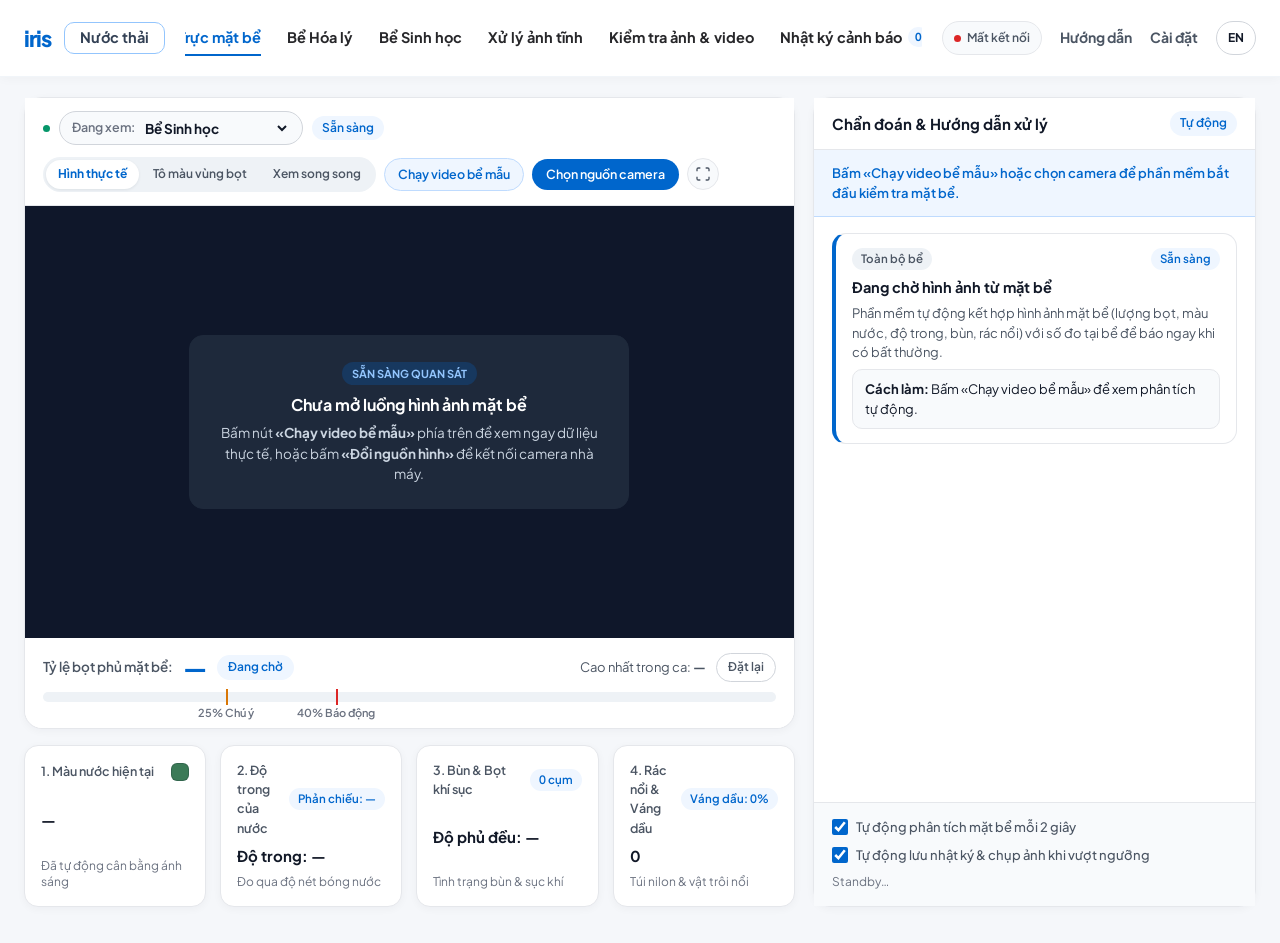
==== commit 9cb284c4: "feat: unify water+foam model, web-only startup, ROI foam streaming, and still-image tab" ====
--- a/frontend/index.html
+++ b/frontend/index.html
@@ -41,6 +41,10 @@
           <button type="button" class="nav-tab-btn" data-app-tab="bio">
             <span class="vi">Bể Sinh học</span>
             <span class="en">Biological</span>
+          </button>
+          <button type="button" class="nav-tab-btn" data-app-tab="still">
+            <span class="vi">Xử lý ảnh tĩnh</span>
+            <span class="en">Still Image</span>
           </button>
           <button type="button" class="nav-tab-btn" data-app-tab="lab">
             <span class="vi">Kiểm tra ảnh &amp; video</span>
@@ -266,9 +270,18 @@
               <div class="viewport-stage mode-live" id="viewport-stage">
                 <div class="video-container" id="video-container">
                   <img id="live-video-stream" alt="Basin stream">
+                  <canvas id="roi-draw-canvas" class="roi-draw-canvas"></canvas>
+                  <div class="roi-unselected-notice" id="roi-unselected-notice" style="display:none;">
+                    <span class="vi">Chưa chọn vùng mặt nước — Kéo chuột vẽ 1 ô chữ nhật trên hình để khoanh vùng nhận diện bọt</span>
+                    <span class="en">Water region not selected — Drag a rectangle on the video to enable foam detection</span>
+                  </div>
                   <div class="hud-corner-tl">
                     <span class="hud-chip" id="overlay-basin-chip">Bể sinh học Hiếu khí</span>
                     <span class="hud-chip hud-chip-muted" id="roi-assumption-tag">Khung bể chữ nhật</span>
+                    <button type="button" class="btn-clear-roi" id="btn-clear-roi" style="display:none;">
+                      <span class="vi">Xóa vùng</span>
+                      <span class="en">Clear ROI</span>
+                    </button>
                   </div>
                   <div class="video-overlay-ts" id="video-overlay-ts"></div>
                   <div class="video-overlay-camtag" id="video-overlay-camtag">CAM-01</div>
@@ -787,6 +800,103 @@
               </div>
             </div>
           </div>
+        </div>
+      </div>
+
+      <!-- ====================================================================
+           TAB: XỬ LÝ ẢNH TĨNH (Dedicated Still Image Segmentation)
+           ==================================================================== -->
+      <div class="app-tab-view" id="tab-view-still" data-tab-panel="still">
+        <div class="focused-stage-container">
+          <section class="soft-card lab-studio-card">
+            <div class="pane-toolbar">
+              <span class="pane-section-title">
+                <span class="vi">Xử lý &amp; Phân đoạn Ảnh Tĩnh (Nước + Bọt)</span>
+                <span class="en">Still Image Segmentation (Water + Foam)</span>
+              </span>
+              <span class="source-tag">CPU · 2-Stage Bundle</span>
+            </div>
+
+            <div class="fancy-dropzone-area">
+              <div class="dropzone-info">
+                <h3>
+                  <span class="vi">Tải lên ảnh tĩnh mặt bể để phân tích chi tiết</span>
+                  <span class="en">Upload a Static Basin Image for Detailed Analysis</span>
+                </h3>
+                <p>
+                  <span class="vi">Hệ thống tách vùng mặt nước (xanh lam) và vùng bọt nổi (theo mức cảnh báo), đồng thời hiển thị đối chiếu ảnh gốc – ảnh kết quả.</span>
+                  <span class="en">Segments the water surface (blue) and foam regions (level-colored), displaying a side-by-side original vs. result comparison.</span>
+                </p>
+              </div>
+              <div class="dropzone-action-row">
+                <label class="file-picker-pill" for="still-file-input">
+                  <input type="file" id="still-file-input" accept="image/*" class="cam-input">
+                </label>
+                <label class="fancy-check-row" style="margin:0;">
+                  <input type="checkbox" id="still-log-event">
+                  <span class="vi">Ghi nhật ký nếu vượt ngưỡng</span>
+                  <span class="en">Log event if over threshold</span>
+                </label>
+                <button type="button" class="btn-gradient-primary" id="btn-still-run">
+                  <span class="vi">Phân tích ảnh tĩnh</span>
+                  <span class="en">Analyze Image</span>
+                </button>
+              </div>
+              <div id="still-feedback" class="settings-feedback" style="display:none;"></div>
+            </div>
+
+            <div class="still-compare-grid">
+              <div class="still-img-box">
+                <div class="still-img-header">
+                  <span class="vi">Ảnh gốc</span>
+                  <span class="en">Original Image</span>
+                </div>
+                <div class="still-img-frame">
+                  <img id="still-orig-img" alt="Original still image" style="display:none;">
+                  <span id="still-orig-placeholder" class="still-placeholder">
+                    <span class="vi">Chưa chọn ảnh</span>
+                    <span class="en">No image selected</span>
+                  </span>
+                </div>
+              </div>
+              <div class="still-img-box">
+                <div class="still-img-header">
+                  <span class="vi">Kết quả phân đoạn (Nước &amp; Bọt)</span>
+                  <span class="en">Segmentation Result (Water &amp; Foam)</span>
+                </div>
+                <div class="still-img-frame">
+                  <img id="still-result-img" alt="Segmentation result" style="display:none;">
+                  <span id="still-result-placeholder" class="still-placeholder">
+                    <span class="vi">Bấm "Phân tích ảnh tĩnh" để xem mask</span>
+                    <span class="en">Click "Analyze Image" to view mask</span>
+                  </span>
+                </div>
+              </div>
+            </div>
+
+            <div class="still-metrics-grid">
+              <div class="spec-audit-cell">
+                <span class="audit-code"><span class="vi">Tỷ lệ bọt / mặt nước</span><span class="en">Foam / Water Ratio</span></span>
+                <strong id="still-val-coverage">—</strong>
+                <p id="still-val-level">Đang chờ…</p>
+              </div>
+              <div class="spec-audit-cell">
+                <span class="audit-code"><span class="vi">Pixel nước / bọt &amp; Thời gian</span><span class="en">Water / Foam Pixels &amp; Latency</span></span>
+                <strong id="still-val-pixels">—</strong>
+                <p id="still-val-latency">—</p>
+              </div>
+              <div class="spec-audit-cell">
+                <span class="audit-code"><span class="vi">Màu nước &amp; Độ trong</span><span class="en">Water Color &amp; Clarity</span></span>
+                <strong id="still-val-water">—</strong>
+                <p id="still-val-clarity">—</p>
+              </div>
+              <div class="spec-audit-cell">
+                <span class="audit-code"><span class="vi">Rác nổi &amp; Váng dầu</span><span class="en">Debris &amp; Oil Sheen</span></span>
+                <strong id="still-val-debris">—</strong>
+                <p id="still-val-scenario">—</p>
+              </div>
+            </div>
+          </section>
         </div>
       </div>
 
--- a/frontend/styles.css
+++ b/frontend/styles.css
@@ -691,6 +691,50 @@
   height: 100%;
   object-fit: contain;
   display: block;
+}
+
+.roi-draw-canvas {
+  position: absolute;
+  inset: 0;
+  width: 100%;
+  height: 100%;
+  z-index: 6;
+  cursor: crosshair;
+  touch-action: none;
+}
+
+.roi-unselected-notice {
+  position: absolute;
+  top: 46px;
+  left: 50%;
+  transform: translateX(-50%);
+  z-index: 7;
+  pointer-events: none;
+  background: rgba(15, 23, 42, 0.78);
+  color: #fde68a;
+  border: 1px solid rgba(251, 191, 36, 0.45);
+  border-radius: 999px;
+  padding: 5px 14px;
+  font-size: 0.78rem;
+  font-weight: 500;
+  white-space: nowrap;
+  max-width: 92%;
+  overflow: hidden;
+  text-overflow: ellipsis;
+}
+
+.btn-clear-roi {
+  background: rgba(220, 38, 38, 0.85);
+  color: #ffffff;
+  border: 1px solid rgba(255, 255, 255, 0.25);
+  border-radius: 999px;
+  padding: 3px 10px;
+  font-size: 0.72rem;
+  font-weight: 600;
+  cursor: pointer;
+}
+.btn-clear-roi:hover {
+  background: rgba(185, 28, 28, 0.95);
 }
 
 .hud-corner-tl {
@@ -2083,3 +2127,67 @@
   padding: 2px 6px;
   border-radius: 5px;
 }
+
+.still-compare-grid {
+  display: grid;
+  grid-template-columns: repeat(2, minmax(0, 1fr));
+  gap: 16px;
+  margin-top: 16px;
+}
+
+.still-img-box {
+  background: var(--bg-soft, #f8fafc);
+  border: 1px solid var(--border-subtle, #e2e8f0);
+  border-radius: 12px;
+  overflow: hidden;
+  display: flex;
+  flex-direction: column;
+}
+
+.still-img-header {
+  padding: 10px 14px;
+  font-size: 0.85rem;
+  font-weight: 600;
+  color: var(--text-secondary, #475569);
+  border-bottom: 1px solid var(--border-subtle, #e2e8f0);
+  background: #ffffff;
+}
+
+.still-img-frame {
+  position: relative;
+  min-height: 260px;
+  max-height: 420px;
+  display: flex;
+  align-items: center;
+  justify-content: center;
+  background: #0f172a;
+}
+
+.still-img-frame img {
+  width: 100%;
+  height: 100%;
+  max-height: 420px;
+  object-fit: contain;
+  display: block;
+}
+
+.still-placeholder {
+  color: #94a3b8;
+  font-size: 0.9rem;
+}
+
+.still-metrics-grid {
+  display: grid;
+  grid-template-columns: repeat(4, minmax(0, 1fr));
+  gap: 12px;
+  margin-top: 16px;
+}
+
+@media (max-width: 900px) {
+  .still-compare-grid {
+    grid-template-columns: 1fr;
+  }
+  .still-metrics-grid {
+    grid-template-columns: repeat(2, minmax(0, 1fr));
+  }
+}
